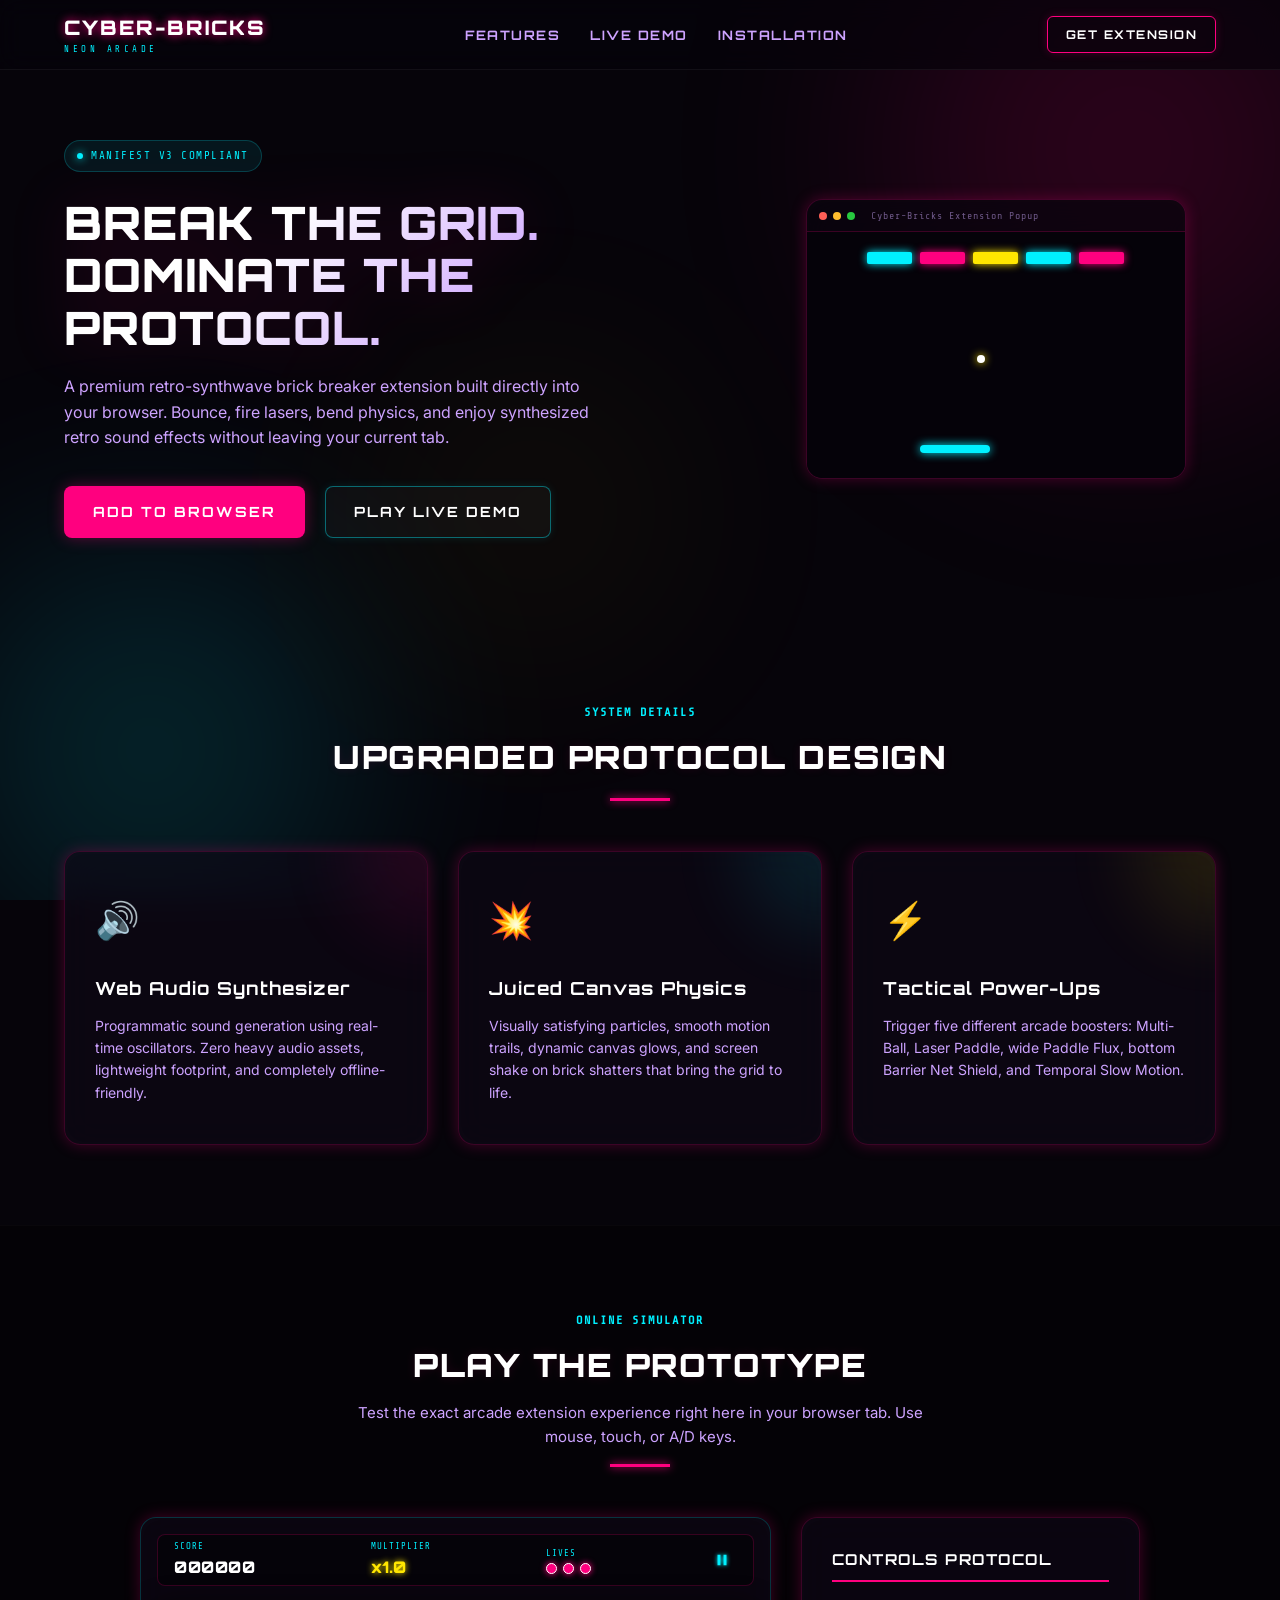
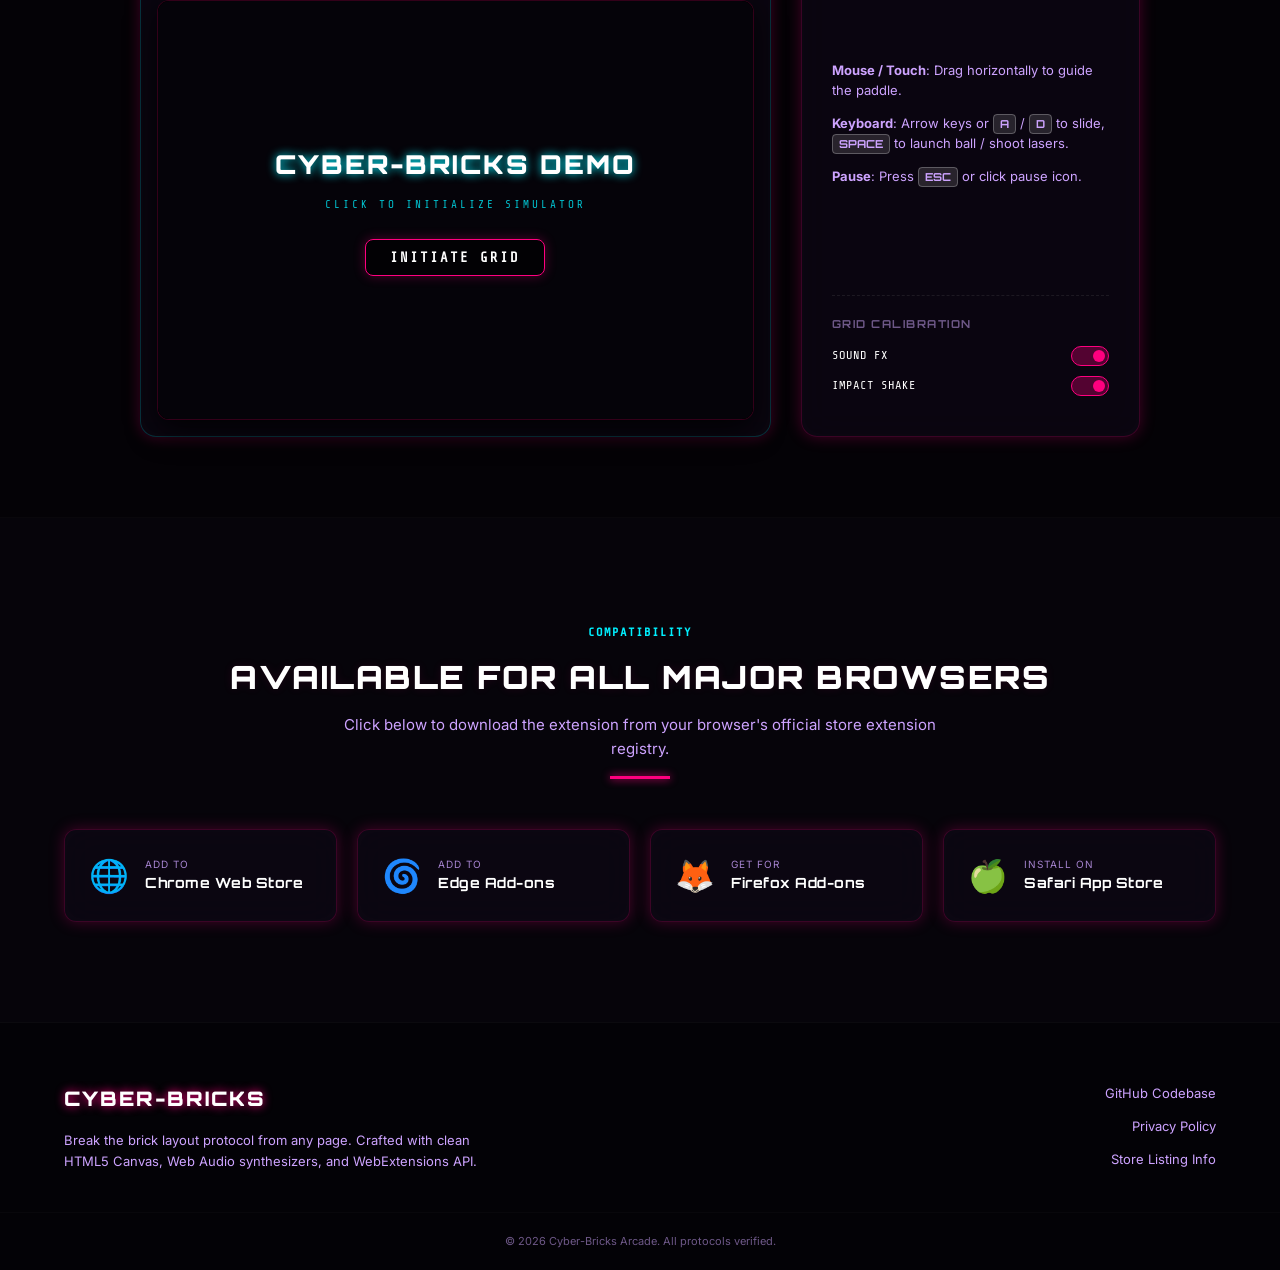
==== website/index.html @ 4b7eccb4 "Initial commit: Cyber-Bricks: Neon Arcade Extension & Promo Website" ====
<!DOCTYPE html>
<html lang="en">
<head>
  <meta charset="UTF-8">
  <meta name="viewport" content="width=device-width, initial-scale=1.0">
  <title>Cyber-Bricks: Neon Arcade | Premium Browser Extension Game</title>
  <meta name="description" content="A premium, retro-synthwave brick breaker arcade game that sits right in your browser extension toolbar. Play instantly, collect power-ups, and enjoy synthesized audio.">
  
  <!-- Google Fonts for futuristic cyberpunk aesthetic -->
  <link rel="preconnect" href="https://fonts.googleapis.com">
  <link rel="preconnect" href="https://fonts.gstatic.com" crossorigin>
  <link href="https://fonts.googleapis.com/css2?family=Orbitron:wght@400;700;900&family=Share+Tech+Mono&family=Inter:wght@300;400;600&display=swap" rel="stylesheet">
  
  <link rel="stylesheet" href="style.css">
</head>
<body class="theme-magenta">
  <!-- Glowing Background Orbs -->
  <div class="glow-bg">
    <div class="orb orb-1"></div>
    <div class="orb orb-2"></div>
    <div class="orb orb-3"></div>
  </div>

  <!-- Navigation Bar -->
  <nav class="navbar">
    <div class="nav-container">
      <div class="logo">
        <span class="logo-txt">CYBER-BRICKS</span>
        <span class="logo-sub">NEON ARCADE</span>
      </div>
      <ul class="nav-links">
        <li><a href="#features">FEATURES</a></li>
        <li><a href="#demo">LIVE DEMO</a></li>
        <li><a href="#stores">INSTALLATION</a></li>
      </ul>
      <a href="#stores" class="nav-cta">GET EXTENSION</a>
    </div>
  </nav>

  <!-- Hero Section -->
  <header class="hero">
    <div class="hero-container">
      <div class="hero-content">
        <div class="status-badge">
          <span class="pulse-dot"></span>
          <span>MANIFEST V3 COMPLIANT</span>
        </div>
        <h1>BREAK THE GRID.<br>DOMINATE THE PROTOCOL.</h1>
        <p>A premium retro-synthwave brick breaker extension built directly into your browser. Bounce, fire lasers, bend physics, and enjoy synthesized retro sound effects without leaving your current tab.</p>
        
        <div class="hero-ctas">
          <a href="#stores" class="btn btn-primary">ADD TO BROWSER</a>
          <a href="#demo" class="btn btn-secondary">PLAY LIVE DEMO</a>
        </div>
      </div>
      
      <div class="hero-preview">
        <!-- Floating glass interactive mockup -->
        <div class="mockup-frame glass-panel">
          <div class="mockup-header">
            <span class="dot-red"></span>
            <span class="dot-yellow"></span>
            <span class="dot-green"></span>
            <span class="mockup-title">Cyber-Bricks Extension Popup</span>
          </div>
          <div class="mockup-body">
            <!-- Simulated interface view -->
            <div class="mockup-grid">
              <div class="mockup-rect cyan"></div>
              <div class="mockup-rect magenta"></div>
              <div class="mockup-rect amber"></div>
              <div class="mockup-rect cyan"></div>
              <div class="mockup-rect magenta"></div>
            </div>
            <div class="mockup-ball"></div>
            <div class="mockup-paddle"></div>
          </div>
        </div>
      </div>
    </div>
  </header>

  <!-- Features Section -->
  <section id="features" class="features-section">
    <div class="section-header">
      <span class="section-tag">SYSTEM DETAILS</span>
      <h2>UPGRADED PROTOCOL DESIGN</h2>
      <div class="accent-line"></div>
    </div>
    
    <div class="features-grid">
      <!-- Card 1 -->
      <div class="feature-card glass-panel">
        <div class="card-glow magenta"></div>
        <div class="icon-box">🔊</div>
        <h3>Web Audio Synthesizer</h3>
        <p>Programmatic sound generation using real-time oscillators. Zero heavy audio assets, lightweight footprint, and completely offline-friendly.</p>
      </div>

      <!-- Card 2 -->
      <div class="feature-card glass-panel">
        <div class="card-glow aqua"></div>
        <div class="icon-box">💥</div>
        <h3>Juiced Canvas Physics</h3>
        <p>Visually satisfying particles, smooth motion trails, dynamic canvas glows, and screen shake on brick shatters that bring the grid to life.</p>
      </div>

      <!-- Card 3 -->
      <div class="feature-card glass-panel">
        <div class="card-glow amber"></div>
        <div class="icon-box">⚡</div>
        <h3>Tactical Power-Ups</h3>
        <p>Trigger five different arcade boosters: Multi-Ball, Laser Paddle, wide Paddle Flux, bottom Barrier Net Shield, and Temporal Slow Motion.</p>
      </div>
    </div>
  </section>

  <!-- Live Playable Demo Section -->
  <section id="demo" class="demo-section">
    <div class="section-header">
      <span class="section-tag">ONLINE SIMULATOR</span>
      <h2>PLAY THE PROTOTYPE</h2>
      <p>Test the exact arcade extension experience right here in your browser tab. Use mouse, touch, or A/D keys.</p>
      <div class="accent-line"></div>
    </div>

    <!-- Live Game Container -->
    <div class="demo-container">
      <div class="game-console glass-panel">
        
        <!-- HUD Bar -->
        <div class="game-hud">
          <div class="hud-item score">
            <span class="hud-label">SCORE</span>
            <span id="hud-score-value" class="hud-val">000000</span>
          </div>
          <div class="hud-item multiplier">
            <span class="hud-label">MULTIPLIER</span>
            <span id="hud-multiplier-value" class="hud-val glow-txt">x1.0</span>
          </div>
          <div class="hud-item lives">
            <span class="hud-label">LIVES</span>
            <div id="hud-lives-container" class="lives-indicators">
              <span class="heart active"></span>
              <span class="heart active"></span>
              <span class="heart active"></span>
            </div>
          </div>
          <div class="hud-item pause-action">
            <button id="btn-hud-pause" class="pause-icon-btn" title="Pause Game">
              <svg viewBox="0 0 24 24" class="svg-icon">
                <path d="M6 19h4V5H6v14zm8-14v14h4V5h-4z"/>
              </svg>
            </button>
          </div>
        </div>

        <!-- Canvas Game Wrap -->
        <div class="canvas-wrapper">
          <canvas id="game-canvas" width="600" height="420"></canvas>
          
          <!-- Web Demo Main Menu Overlay (Site specific) -->
          <div id="demo-menu-overlay" class="canvas-overlay active">
            <h2 class="overlay-title pulse">CYBER-BRICKS DEMO</h2>
            <p class="overlay-subtitle">CLICK TO INITIALIZE SIMULATOR</p>
            <div class="overlay-buttons">
              <button id="btn-start-demo" class="menu-btn primary-glow">INITIATE GRID</button>
            </div>
          </div>

          <!-- Pause Overlay -->
          <div id="overlay-pause" class="canvas-overlay">
            <h2 class="overlay-title pulse">DIAGNOSTICS PAUSED</h2>
            <div class="overlay-buttons">
              <button id="btn-resume-game" class="menu-btn primary-glow">RESUME PROCESS</button>
              <button id="btn-quit-game" class="menu-btn secondary-glow">ABORT CORE</button>
            </div>
          </div>

          <!-- Game Over Overlay -->
          <div id="overlay-gameover" class="canvas-overlay">
            <h2 class="overlay-title error-txt glow-red">SYSTEM FAIL</h2>
            <p class="overlay-subtitle">ALL CORES DEPLETED</p>
            <div class="overlay-stats">
              <div class="stat-row">
                <span>SCORE:</span>
                <span id="lbl-over-score">0</span>
              </div>
            </div>
            <div class="overlay-buttons">
              <button id="btn-restart-game" class="menu-btn primary-glow">REBOOT GRID</button>
            </div>
          </div>

          <!-- Level Completed Overlay -->
          <div id="overlay-complete" class="canvas-overlay">
            <h2 class="overlay-title success-txt glow-green">SECTOR CLEARED</h2>
            <p class="overlay-subtitle">GRID COMPLETED</p>
            <div class="overlay-stats">
              <div class="stat-row">
                <span>SCORE:</span>
                <span id="lbl-comp-score">0</span>
              </div>
            </div>
            <div class="overlay-buttons">
              <button id="btn-next-level" class="menu-btn primary-glow">NEXT SECTOR</button>
            </div>
          </div>

        </div>
      </div>
      
      <!-- Interactive side instructions -->
      <div class="demo-info glass-panel">
        <h3>CONTROLS PROTOCOL</h3>
        <ul class="control-list">
          <li><strong>Mouse / Touch</strong>: Drag horizontally to guide the paddle.</li>
          <li><strong>Keyboard</strong>: Arrow keys or <kbd>A</kbd> / <kbd>D</kbd> to slide, <kbd>SPACE</kbd> to launch ball / shoot lasers.</li>
          <li><strong>Pause</strong>: Press <kbd>ESC</kbd> or click pause icon.</li>
        </ul>

        <div class="settings-mini">
          <h4>GRID CALIBRATION</h4>
          <div class="setting-item">
            <span>SOUND FX</span>
            <label class="switch">
              <input type="checkbox" id="chk-audio" checked>
              <span class="slider round"></span>
            </label>
          </div>
          <div class="setting-item">
            <span>IMPACT SHAKE</span>
            <label class="switch">
              <input type="checkbox" id="chk-shake" checked>
              <span class="slider round"></span>
            </label>
          </div>
        </div>
      </div>
    </div>
  </section>

  <!-- Store Listings / Download Badges Section -->
  <section id="stores" class="stores-section">
    <div class="section-header">
      <span class="section-tag">COMPATIBILITY</span>
      <h2>AVAILABLE FOR ALL MAJOR BROWSERS</h2>
      <p>Click below to download the extension from your browser's official store extension registry.</p>
      <div class="accent-line"></div>
    </div>

    <div class="store-badges">
      <a href="#" class="badge-card glass-panel chrome">
        <span class="store-icon">🌐</span>
        <div class="badge-text">
          <span class="sub">Add to</span>
          <span class="store-name">Chrome Web Store</span>
        </div>
      </a>
      <a href="#" class="badge-card glass-panel edge">
        <span class="store-icon">🌀</span>
        <div class="badge-text">
          <span class="sub">Add to</span>
          <span class="store-name">Edge Add-ons</span>
        </div>
      </a>
      <a href="#" class="badge-card glass-panel firefox">
        <span class="store-icon">🦊</span>
        <div class="badge-text">
          <span class="sub">Get for</span>
          <span class="store-name">Firefox Add-ons</span>
        </div>
      </a>
      <a href="#" class="badge-card glass-panel safari">
        <span class="store-icon">🍏</span>
        <div class="badge-text">
          <span class="sub">Install on</span>
          <span class="store-name">Safari App Store</span>
        </div>
      </a>
    </div>
  </section>

  <!-- Footer -->
  <footer class="footer">
    <div class="footer-container">
      <div class="footer-info">
        <div class="logo">
          <span class="logo-txt">CYBER-BRICKS</span>
        </div>
        <p>Break the brick layout protocol from any page. Crafted with clean HTML5 Canvas, Web Audio synthesizers, and WebExtensions API.</p>
      </div>
      <div class="footer-links">
        <a href="https://github.com" target="_blank" class="footer-link">GitHub Codebase</a>
        <a href="#" class="footer-link">Privacy Policy</a>
        <a href="#" class="footer-link">Store Listing Info</a>
      </div>
    </div>
    <div class="footer-bottom">
      <p>&copy; 2026 Cyber-Bricks Arcade. All protocols verified.</p>
    </div>
  </footer>

  <!-- Scripts -->
  <script src="audio.js"></script>
  <script src="game.js"></script>
  <script src="main.js"></script>
</body>
</html>
---- website/style.css ----
/* CYBER-BRICKS WEBSITE STYLE */

:root {
  --bg-color: #06040a;
  --primary-color: #ff007f;
  --primary-rgb: 255, 0, 127;
  --secondary-color: #00f0ff;
  --secondary-rgb: 0, 240, 255;
  --accent-color: #ffe600;
  
  --panel-bg: rgba(14, 8, 22, 0.65);
  --border-color: rgba(255, 0, 127, 0.2);
  --border-glow: 0 0 15px rgba(255, 0, 127, 0.25);
  
  --text-primary: #ffffff;
  --text-secondary: #cda3ff;
  --text-muted: #6e5888;
  
  --font-orbitron: 'Orbitron', sans-serif;
  --font-mono: 'Share Tech Mono', monospace;
  --font-sans: 'Inter', sans-serif;
  
  --transition: 0.3s cubic-bezier(0.25, 0.8, 0.25, 1);
}

/* --- Base Resets --- */
* {
  box-sizing: border-box;
  margin: 0;
  padding: 0;
  scroll-behavior: smooth;
}

body {
  background-color: var(--bg-color);
  color: var(--text-primary);
  font-family: var(--font-sans);
  overflow-x: hidden;
  line-height: 1.6;
}

/* --- Glowing Orbs Background --- */
.glow-bg {
  position: fixed;
  top: 0;
  left: 0;
  width: 100vw;
  height: 100vh;
  z-index: -2;
  overflow: hidden;
  pointer-events: none;
}

.orb {
  position: absolute;
  border-radius: 50%;
  filter: blur(120px);
  opacity: 0.15;
}

.orb-1 {
  width: 500px;
  height: 500px;
  background: var(--primary-color);
  top: -100px;
  right: -100px;
  animation: float-orb 15s infinite alternate;
}

.orb-2 {
  width: 400px;
  height: 400px;
  background: var(--secondary-color);
  bottom: -50px;
  left: -50px;
  animation: float-orb 18s infinite alternate-reverse;
}

.orb-3 {
  width: 300px;
  height: 300px;
  background: var(--accent-color);
  top: 40%;
  left: 30%;
  opacity: 0.05;
}

@keyframes float-orb {
  0% { transform: translate(0, 0) scale(1); }
  100% { transform: translate(60px, 40px) scale(1.15); }
}

/* --- Glassmorphic Panels --- */
.glass-panel {
  background: var(--panel-bg);
  backdrop-filter: blur(16px);
  -webkit-backdrop-filter: blur(16px);
  border: 1px solid var(--border-color);
  box-shadow: var(--border-glow), inset 0 0 15px rgba(255, 255, 255, 0.02);
  border-radius: 16px;
  transition: all var(--transition);
}

.glass-panel:hover {
  border-color: rgba(var(--primary-rgb), 0.35);
  box-shadow: 0 10px 30px rgba(var(--primary-rgb), 0.2), inset 0 0 15px rgba(255, 255, 255, 0.03);
}

/* --- Navigation Bar --- */
.navbar {
  position: fixed;
  top: 0;
  left: 0;
  width: 100%;
  height: 70px;
  background: rgba(6, 4, 10, 0.7);
  backdrop-filter: blur(12px);
  -webkit-backdrop-filter: blur(12px);
  border-bottom: 1px solid rgba(255, 255, 255, 0.05);
  z-index: 100;
  display: flex;
  align-items: center;
}

.nav-container {
  width: 90%;
  max-width: 1200px;
  margin: 0 auto;
  display: flex;
  justify-content: space-between;
  align-items: center;
}

.logo {
  display: flex;
  flex-direction: column;
}

.logo-txt {
  font-family: var(--font-orbitron);
  font-weight: 900;
  font-size: 20px;
  letter-spacing: 2px;
  color: #fff;
  text-shadow: 0 0 10px var(--primary-color);
}

.logo-sub {
  font-family: var(--font-mono);
  font-size: 9px;
  letter-spacing: 3.5px;
  color: var(--secondary-color);
  margin-top: -2px;
}

.nav-links {
  display: flex;
  list-style: none;
  gap: 30px;
}

.nav-links a {
  text-decoration: none;
  color: var(--text-secondary);
  font-size: 13px;
  font-family: var(--font-orbitron);
  font-weight: 700;
  letter-spacing: 1.5px;
  transition: color var(--transition);
}

.nav-links a:hover {
  color: var(--secondary-color);
  text-shadow: 0 0 8px rgba(var(--secondary-rgb), 0.5);
}

.nav-cta {
  text-decoration: none;
  font-family: var(--font-orbitron);
  font-weight: 700;
  font-size: 12px;
  letter-spacing: 1.5px;
  color: #fff;
  background: transparent;
  border: 1px solid var(--primary-color);
  padding: 8px 18px;
  border-radius: 6px;
  box-shadow: 0 0 10px rgba(var(--primary-rgb), 0.2);
  transition: all var(--transition);
}

.nav-cta:hover {
  background: var(--primary-color);
  box-shadow: 0 0 20px rgba(var(--primary-rgb), 0.5);
  transform: translateY(-2px);
}

/* --- Hero Section --- */
.hero {
  padding: 140px 0 80px 0;
  position: relative;
}

.hero-container {
  width: 90%;
  max-width: 1200px;
  margin: 0 auto;
  display: grid;
  grid-template-columns: 1.2fr 0.8fr;
  gap: 50px;
  align-items: center;
}

.status-badge {
  display: inline-flex;
  align-items: center;
  gap: 8px;
  background: rgba(var(--secondary-rgb), 0.08);
  border: 1px solid rgba(var(--secondary-rgb), 0.2);
  padding: 6px 12px;
  border-radius: 20px;
  font-family: var(--font-mono);
  font-size: 11px;
  letter-spacing: 1.5px;
  color: var(--secondary-color);
  margin-bottom: 24px;
}

.pulse-dot {
  width: 6px;
  height: 6px;
  background: var(--secondary-color);
  border-radius: 50%;
  box-shadow: 0 0 8px var(--secondary-color);
  animation: pulse 1.5s infinite;
}

@keyframes pulse {
  0% { transform: scale(0.9); opacity: 0.5; }
  50% { transform: scale(1.2); opacity: 1; }
  100% { transform: scale(0.9); opacity: 0.5; }
}

.hero-content h1 {
  font-family: var(--font-orbitron);
  font-weight: 900;
  font-size: 46px;
  line-height: 1.15;
  letter-spacing: 1px;
  margin-bottom: 20px;
  background: linear-gradient(135deg, #fff 30%, var(--text-secondary) 70%, var(--primary-color) 100%);
  -webkit-background-clip: text;
  -webkit-text-fill-color: transparent;
  filter: drop-shadow(0 0 30px rgba(var(--primary-rgb), 0.15));
}

.hero-content p {
  font-size: 16px;
  color: var(--text-secondary);
  margin-bottom: 35px;
  max-width: 550px;
}

.hero-ctas {
  display: flex;
  gap: 20px;
}

.btn {
  text-decoration: none;
  font-family: var(--font-orbitron);
  font-weight: 700;
  font-size: 14px;
  letter-spacing: 2px;
  padding: 14px 28px;
  border-radius: 8px;
  transition: all var(--transition);
  display: inline-block;
}

.btn-primary {
  color: #fff;
  background: var(--primary-color);
  box-shadow: 0 0 15px rgba(var(--primary-rgb), 0.35);
  border: 1px solid transparent;
}

.btn-primary:hover {
  transform: translateY(-3px);
  box-shadow: 0 0 25px rgba(var(--primary-rgb), 0.6);
  background: #ff1a8c;
}

.btn-secondary {
  color: #fff;
  background: rgba(255,255,255,0.03);
  border: 1px solid rgba(var(--secondary-rgb), 0.4);
  box-shadow: 0 0 10px rgba(var(--secondary-rgb), 0.1);
}

.btn-secondary:hover {
  transform: translateY(-3px);
  background: rgba(var(--secondary-rgb), 0.1);
  border-color: var(--secondary-color);
  box-shadow: 0 0 20px rgba(var(--secondary-rgb), 0.3);
}

/* Hero Live Mockup Frame */
.hero-preview {
  display: flex;
  justify-content: center;
}

.mockup-frame {
  width: 100%;
  max-width: 380px;
  height: 280px;
  display: flex;
  flex-direction: column;
  overflow: hidden;
  animation: float-mockup 6s ease-in-out infinite alternate;
}

@keyframes float-mockup {
  0% { transform: translateY(0px) rotate(1deg); }
  100% { transform: translateY(-15px) rotate(-1deg); }
}

.mockup-header {
  height: 32px;
  background: rgba(0,0,0,0.3);
  border-bottom: 1px solid var(--border-color);
  display: flex;
  align-items: center;
  padding: 0 12px;
  gap: 6px;
}

.mockup-header span[class^="dot-"] {
  width: 8px;
  height: 8px;
  border-radius: 50%;
  display: inline-block;
}
.dot-red { background: #ff5f56; }
.dot-yellow { background: #ffbd2e; }
.dot-green { background: #27c93f; }

.mockup-title {
  font-family: var(--font-mono);
  font-size: 10px;
  color: var(--text-muted);
  margin-left: 10px;
  letter-spacing: 1px;
}

.mockup-body {
  flex-grow: 1;
  background: #050209;
  position: relative;
  padding: 20px;
}

.mockup-grid {
  display: flex;
  gap: 8px;
  justify-content: center;
}

.mockup-rect {
  width: 45px;
  height: 12px;
  border-radius: 2px;
  box-shadow: 0 0 5px rgba(255,255,255,0.1);
}
.mockup-rect.cyan { background: var(--secondary-color); box-shadow: 0 0 8px var(--secondary-color); }
.mockup-rect.magenta { background: var(--primary-color); box-shadow: 0 0 8px var(--primary-color); }
.mockup-rect.amber { background: var(--accent-color); box-shadow: 0 0 8px var(--accent-color); }

.mockup-ball {
  width: 8px;
  height: 8px;
  background: #fff;
  border-radius: 50%;
  position: absolute;
  top: 50%;
  left: 45%;
  box-shadow: 0 0 8px var(--accent-color);
  animation: mock-ball-move 4s infinite alternate linear;
}

.mockup-paddle {
  width: 70px;
  height: 8px;
  background: var(--secondary-color);
  border-radius: 4px;
  position: absolute;
  bottom: 25px;
  left: 30%;
  box-shadow: 0 0 10px var(--secondary-color);
  animation: mock-paddle-move 4s infinite alternate ease-in-out;
}

@keyframes mock-ball-move {
  0% { top: 30%; left: 30%; }
  33% { top: 78%; left: 52%; }
  66% { top: 20%; left: 80%; }
  100% { top: 50%; left: 45%; }
}

@keyframes mock-paddle-move {
  0% { left: 15%; }
  50% { left: 45%; }
  100% { left: 30%; }
}

/* --- Section Headers --- */
.section-header {
  text-align: center;
  margin-bottom: 50px;
}

.section-tag {
  font-family: var(--font-mono);
  font-size: 12px;
  letter-spacing: 2px;
  color: var(--secondary-color);
  font-weight: bold;
}

.section-header h2 {
  font-family: var(--font-orbitron);
  font-weight: 900;
  font-size: 32px;
  letter-spacing: 1.5px;
  margin-top: 8px;
  text-shadow: 0 0 10px rgba(var(--primary-rgb), 0.1);
}

.section-header p {
  color: var(--text-secondary);
  font-size: 15px;
  max-width: 600px;
  margin: 10px auto 0 auto;
}

.accent-line {
  width: 60px;
  height: 3px;
  background: var(--primary-color);
  margin: 15px auto 0 auto;
  box-shadow: 0 0 8px var(--primary-color);
}

/* --- Features Section --- */
.features-section {
  padding: 80px 0;
  width: 90%;
  max-width: 1200px;
  margin: 0 auto;
}

.features-grid {
  display: grid;
  grid-template-columns: repeat(3, 1fr);
  gap: 30px;
}

.feature-card {
  padding: 40px 30px;
  position: relative;
  overflow: hidden;
  text-align: left;
}

.card-glow {
  position: absolute;
  top: -80px;
  right: -80px;
  width: 160px;
  height: 160px;
  border-radius: 50%;
  filter: blur(40px);
  opacity: 0.1;
  transition: opacity var(--transition);
}
.card-glow.magenta { background: var(--primary-color); }
.card-glow.aqua { background: var(--secondary-color); }
.card-glow.amber { background: var(--accent-color); }

.feature-card:hover .card-glow {
  opacity: 0.22;
}

.icon-box {
  font-size: 36px;
  margin-bottom: 24px;
}

.feature-card h3 {
  font-family: var(--font-orbitron);
  font-weight: 700;
  font-size: 18px;
  letter-spacing: 1px;
  margin-bottom: 12px;
  color: #fff;
}

.feature-card p {
  font-size: 14px;
  color: var(--text-secondary);
  line-height: 1.6;
}

/* --- Live Demo Section --- */
.demo-section {
  padding: 80px 0;
  background: rgba(0,0,0,0.3);
  border-top: 1px solid rgba(255,255,255,0.02);
  border-bottom: 1px solid rgba(255,255,255,0.02);
}

.demo-container {
  width: 90%;
  max-width: 1000px;
  margin: 0 auto;
  display: grid;
  grid-template-columns: 1.3fr 0.7fr;
  gap: 30px;
}

.game-console {
  padding: 16px;
  display: flex;
  flex-direction: column;
  justify-content: space-between;
  height: 520px;
  border-color: rgba(var(--secondary-rgb), 0.2);
}

/* Reuse extension styles for console game HUD */
.game-hud {
  display: flex;
  justify-content: space-between;
  background: rgba(0, 0, 0, 0.4);
  border: 1px solid var(--border-color);
  border-radius: 8px;
  padding: 8px 16px;
  margin-bottom: 14px;
  height: 52px;
}

.hud-item {
  display: flex;
  flex-direction: column;
  justify-content: center;
}

.hud-label {
  font-size: 9px;
  font-family: var(--font-mono);
  letter-spacing: 1px;
  color: var(--secondary-color);
  margin-bottom: 2px;
}

.hud-val {
  font-size: 16px;
  font-family: var(--font-orbitron);
  font-weight: 900;
  color: #fff;
  letter-spacing: 0.5px;
}

.hud-val.glow-txt {
  color: var(--accent-color);
  text-shadow: 0 0 6px var(--accent-color);
}

.lives-indicators {
  display: flex;
  gap: 6px;
}

.heart {
  width: 11px;
  height: 11px;
  border-radius: 50%;
  background: rgba(255, 255, 255, 0.12);
  border: 1px solid rgba(255, 255, 255, 0.25);
  transition: all 0.3s;
}

.heart.active {
  background: var(--primary-color);
  border-color: #fff;
  box-shadow: 0 0 6px var(--primary-color);
}

.pause-icon-btn {
  background: transparent;
  border: none;
  cursor: pointer;
  padding: 6px;
  display: flex;
  align-items: center;
  justify-content: center;
  border-radius: 4px;
}

.pause-icon-btn:hover {
  background: rgba(255,255,255,0.08);
}

.svg-icon {
  width: 18px;
  height: 18px;
  fill: var(--secondary-color);
  filter: drop-shadow(0 0 2px var(--secondary-color));
}

/* Canvas Wrap on website console */
.canvas-wrapper {
  position: relative;
  width: 100%;
  flex-grow: 1;
  background: #000;
  border: 1px solid var(--border-color);
  border-radius: 12px;
  overflow: hidden;
  box-shadow: 0 10px 30px rgba(0,0,0,0.8);
  display: flex;
  align-items: center;
  justify-content: center;
}

#game-canvas {
  width: 100%;
  height: 100%;
  background: transparent;
  display: block;
}

/* Screenshake effect */
.shake-effect {
  animation: shake 0.25s linear;
}

@keyframes shake {
  10%, 90% { transform: translate3d(-1px, 0, 0); }
  20%, 80% { transform: translate3d(2px, 0, 0); }
  30%, 50%, 70% { transform: translate3d(-3px, 0, 0); }
  40%, 60% { transform: translate3d(3px, 0, 0); }
}

/* Canvas Overlays */
.canvas-overlay {
  position: absolute;
  top: 0;
  left: 0;
  width: 100%;
  height: 100%;
  background: rgba(6, 4, 10, 0.9);
  backdrop-filter: blur(5px);
  -webkit-backdrop-filter: blur(5px);
  z-index: 20;
  display: flex;
  flex-direction: column;
  justify-content: center;
  align-items: center;
  padding: 30px;
  opacity: 0;
  pointer-events: none;
  transition: opacity 0.30s ease;
}

.canvas-overlay.active {
  opacity: 1;
  pointer-events: auto;
}

.overlay-title {
  font-family: var(--font-orbitron);
  font-weight: 900;
  font-size: 26px;
  letter-spacing: 2px;
  color: #fff;
  margin: 0 0 10px 0;
  text-shadow: 0 0 10px var(--secondary-color);
}

.overlay-title.pulse {
  animation: pulse-glow 2s infinite alternate;
}

@keyframes pulse-glow {
  0% { transform: scale(0.98); opacity: 0.8; }
  100% { transform: scale(1.02); opacity: 1; text-shadow: 0 0 20px var(--secondary-color); }
}

.overlay-subtitle {
  font-family: var(--font-mono);
  font-size: 11px;
  letter-spacing: 3px;
  color: var(--secondary-color);
  margin-bottom: 25px;
  opacity: 0.8;
}

.overlay-stats {
  background: rgba(0, 0, 0, 0.4);
  border: 1px solid rgba(var(--secondary-rgb), 0.2);
  border-radius: 8px;
  padding: 12px 24px;
  width: 250px;
  margin-bottom: 25px;
}

.stat-row {
  display: flex;
  justify-content: space-between;
  font-size: 13px;
  font-family: var(--font-mono);
  letter-spacing: 1px;
}

.stat-row span:last-child {
  font-family: var(--font-orbitron);
  font-weight: bold;
  color: var(--accent-color);
}

.menu-btn {
  font-family: var(--font-mono);
  font-size: 14px;
  letter-spacing: 2px;
  color: #fff;
  background: rgba(0, 0, 0, 0.5);
  border: 1px solid rgba(var(--primary-rgb), 0.4);
  padding: 10px 24px;
  border-radius: 8px;
  cursor: pointer;
  transition: all 0.15s ease;
  outline: none;
  font-weight: bold;
}

.menu-btn.primary-glow {
  border-color: var(--primary-color);
  box-shadow: 0 0 12px rgba(var(--primary-rgb), 0.3);
}

.menu-btn.primary-glow:hover {
  background: var(--primary-color);
  box-shadow: 0 0 22px rgba(var(--primary-rgb), 0.7);
  transform: translateY(-2px);
}

.menu-btn.secondary-glow:hover {
  border-color: var(--secondary-color);
  background: rgba(var(--secondary-rgb), 0.15);
  box-shadow: 0 0 12px rgba(var(--secondary-rgb), 0.4);
  transform: translateY(-2px);
}

.menu-btn:active {
  transform: scale(0.96);
}

/* Side console info */
.demo-info {
  padding: 30px;
  display: flex;
  flex-direction: column;
  justify-content: space-between;
  height: 520px;
}

.demo-info h3 {
  font-family: var(--font-orbitron);
  font-size: 15px;
  letter-spacing: 1.5px;
  color: #fff;
  border-bottom: 2px solid var(--primary-color);
  padding-bottom: 8px;
  margin-bottom: 15px;
}

.control-list {
  list-style: none;
}

.control-list li {
  font-size: 13px;
  color: var(--text-secondary);
  margin-bottom: 14px;
  line-height: 1.5;
}

.control-list kbd {
  background: rgba(255,255,255,0.12);
  border: 1px solid rgba(255,255,255,0.25);
  border-radius: 4px;
  padding: 2px 6px;
  font-family: var(--font-orbitron);
  font-weight: bold;
  font-size: 11px;
}

.settings-mini {
  margin-top: 30px;
  border-top: 1px dashed rgba(255,255,255,0.08);
  padding-top: 20px;
}

.settings-mini h4 {
  font-family: var(--font-orbitron);
  font-size: 11px;
  letter-spacing: 1.5px;
  color: var(--text-muted);
  margin-bottom: 12px;
}

.demo-info .setting-item {
  display: flex;
  justify-content: space-between;
  align-items: center;
  margin-bottom: 10px;
  font-family: var(--font-mono);
  font-size: 12px;
  letter-spacing: 1px;
}

/* Mini Switch */
.switch {
  position: relative;
  display: inline-block;
  width: 38px;
  height: 20px;
}

.switch input {
  opacity: 0;
  width: 0;
  height: 0;
}

.slider {
  position: absolute;
  cursor: pointer;
  top: 0; left: 0; right: 0; bottom: 0;
  background-color: rgba(255,255,255,0.1);
  border: 1px solid rgba(255,255,255,0.1);
  transition: .3s;
}

.slider:before {
  position: absolute;
  content: "";
  height: 12px;
  width: 12px;
  left: 3px;
  bottom: 3px;
  background-color: #fff;
  transition: .3s;
}

input:checked + .slider {
  background-color: rgba(var(--primary-rgb), 0.3);
  border-color: var(--primary-color);
}

input:checked + .slider:before {
  transform: translateX(18px);
  background-color: var(--primary-color);
}

.slider.round { border-radius: 20px; }
.slider.round:before { border-radius: 50%; }

/* --- Stores Badge Cards --- */
.stores-section {
  padding: 100px 0;
  width: 90%;
  max-width: 1200px;
  margin: 0 auto;
}

.store-badges {
  display: grid;
  grid-template-columns: repeat(4, 1fr);
  gap: 20px;
  margin-top: 30px;
}

.badge-card {
  display: flex;
  align-items: center;
  padding: 20px 24px;
  text-decoration: none;
  border-radius: 12px;
  gap: 16px;
  transition: all var(--transition);
}

.store-icon {
  font-size: 32px;
  transition: transform var(--transition);
}

.badge-text {
  display: flex;
  flex-direction: column;
}

.badge-text .sub {
  font-size: 10px;
  color: var(--text-secondary);
  opacity: 0.8;
  text-transform: uppercase;
  letter-spacing: 1px;
}

.badge-text .store-name {
  font-family: var(--font-orbitron);
  font-weight: 700;
  font-size: 14px;
  color: #fff;
  letter-spacing: 0.5px;
}

/* Hover effects for custom stores */
.badge-card:hover {
  transform: translateY(-5px);
}
.badge-card:hover .store-icon {
  transform: scale(1.15) rotate(5deg);
}

.badge-card.chrome:hover { border-color: #4285f4; box-shadow: 0 5px 20px rgba(66, 133, 244, 0.4); }
.badge-card.edge:hover { border-color: #107c41; box-shadow: 0 5px 20px rgba(16, 124, 65, 0.4); }
.badge-card.firefox:hover { border-color: #ff9400; box-shadow: 0 5px 20px rgba(255, 148, 0, 0.4); }
.badge-card.safari:hover { border-color: #00cdff; box-shadow: 0 5px 20px rgba(0, 205, 255, 0.4); }

/* --- Footer --- */
.footer {
  background: #030206;
  border-top: 1px solid rgba(255,255,255,0.03);
  padding: 60px 0 20px 0;
}

.footer-container {
  width: 90%;
  max-width: 1200px;
  margin: 0 auto;
  display: grid;
  grid-template-columns: 1.2fr 0.8fr;
  gap: 50px;
  margin-bottom: 40px;
}

.footer-info .logo {
  margin-bottom: 15px;
}

.footer-info p {
  color: var(--text-secondary);
  font-size: 13px;
  max-width: 450px;
}

.footer-links {
  display: flex;
  flex-direction: column;
  gap: 12px;
  align-items: flex-end;
}

.footer-link {
  color: var(--text-secondary);
  text-decoration: none;
  font-size: 13px;
  transition: color var(--transition);
}

.footer-link:hover {
  color: var(--primary-color);
}

.footer-bottom {
  border-top: 1px solid rgba(255,255,255,0.02);
  padding-top: 20px;
  text-align: center;
}

.footer-bottom p {
  color: var(--text-muted);
  font-size: 11px;
}

/* --- Responsive Adaptations --- */

@media (max-width: 950px) {
  .hero-container {
    grid-template-columns: 1fr;
    text-align: center;
    gap: 30px;
  }
  .hero-content p {
    margin: 0 auto 30px auto;
  }
  .hero-ctas {
    justify-content: center;
  }
  .features-grid {
    grid-template-columns: 1fr;
    gap: 20px;
  }
  .demo-container {
    grid-template-columns: 1fr;
  }
  .store-badges {
    grid-template-columns: repeat(2, 1fr);
  }
  .footer-container {
    grid-template-columns: 1fr;
    text-align: center;
    gap: 30px;
  }
  .footer-links {
    align-items: center;
  }
}

@media (max-width: 550px) {
  .hero-content h1 {
    font-size: 32px;
  }
  .btn {
    padding: 12px 20px;
    font-size: 12px;
  }
  .store-badges {
    grid-template-columns: 1fr;
  }
  .game-console {
    height: 440px;
  }
  .demo-info {
    height: auto;
  }
}
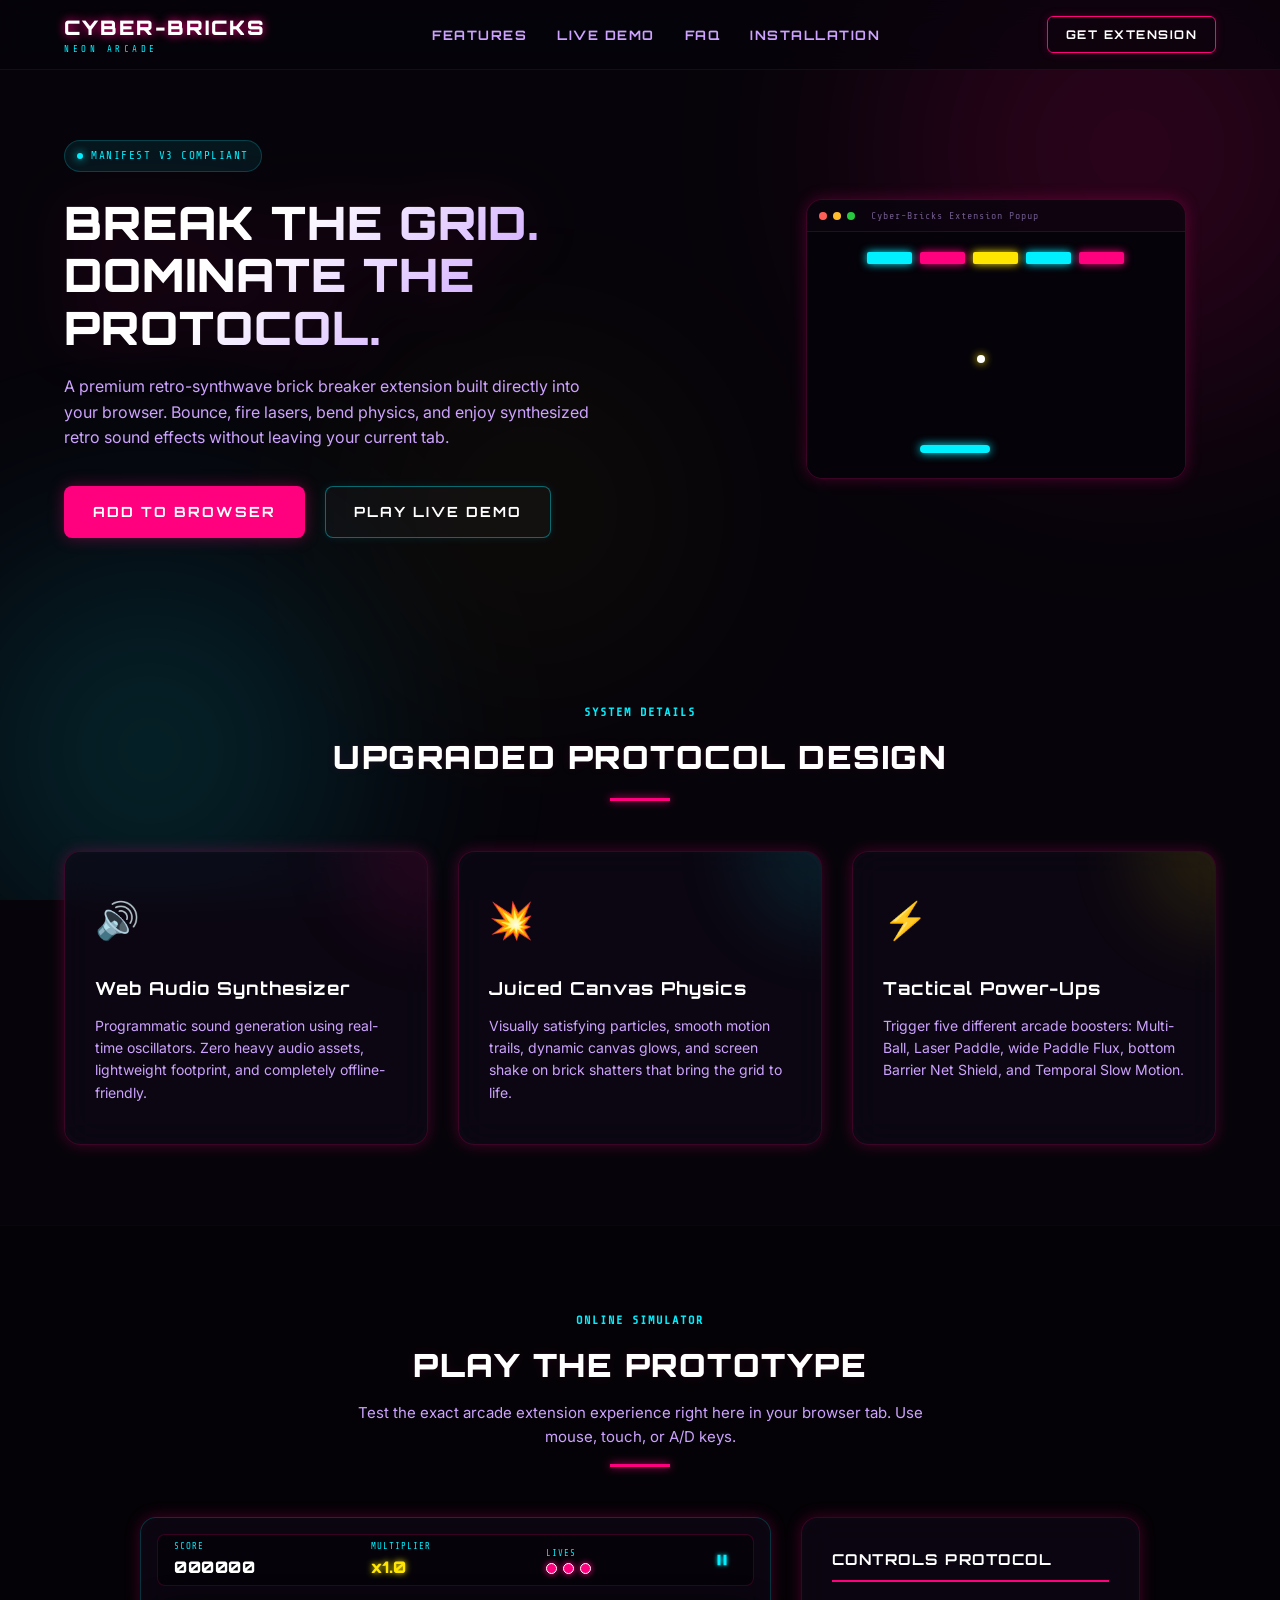
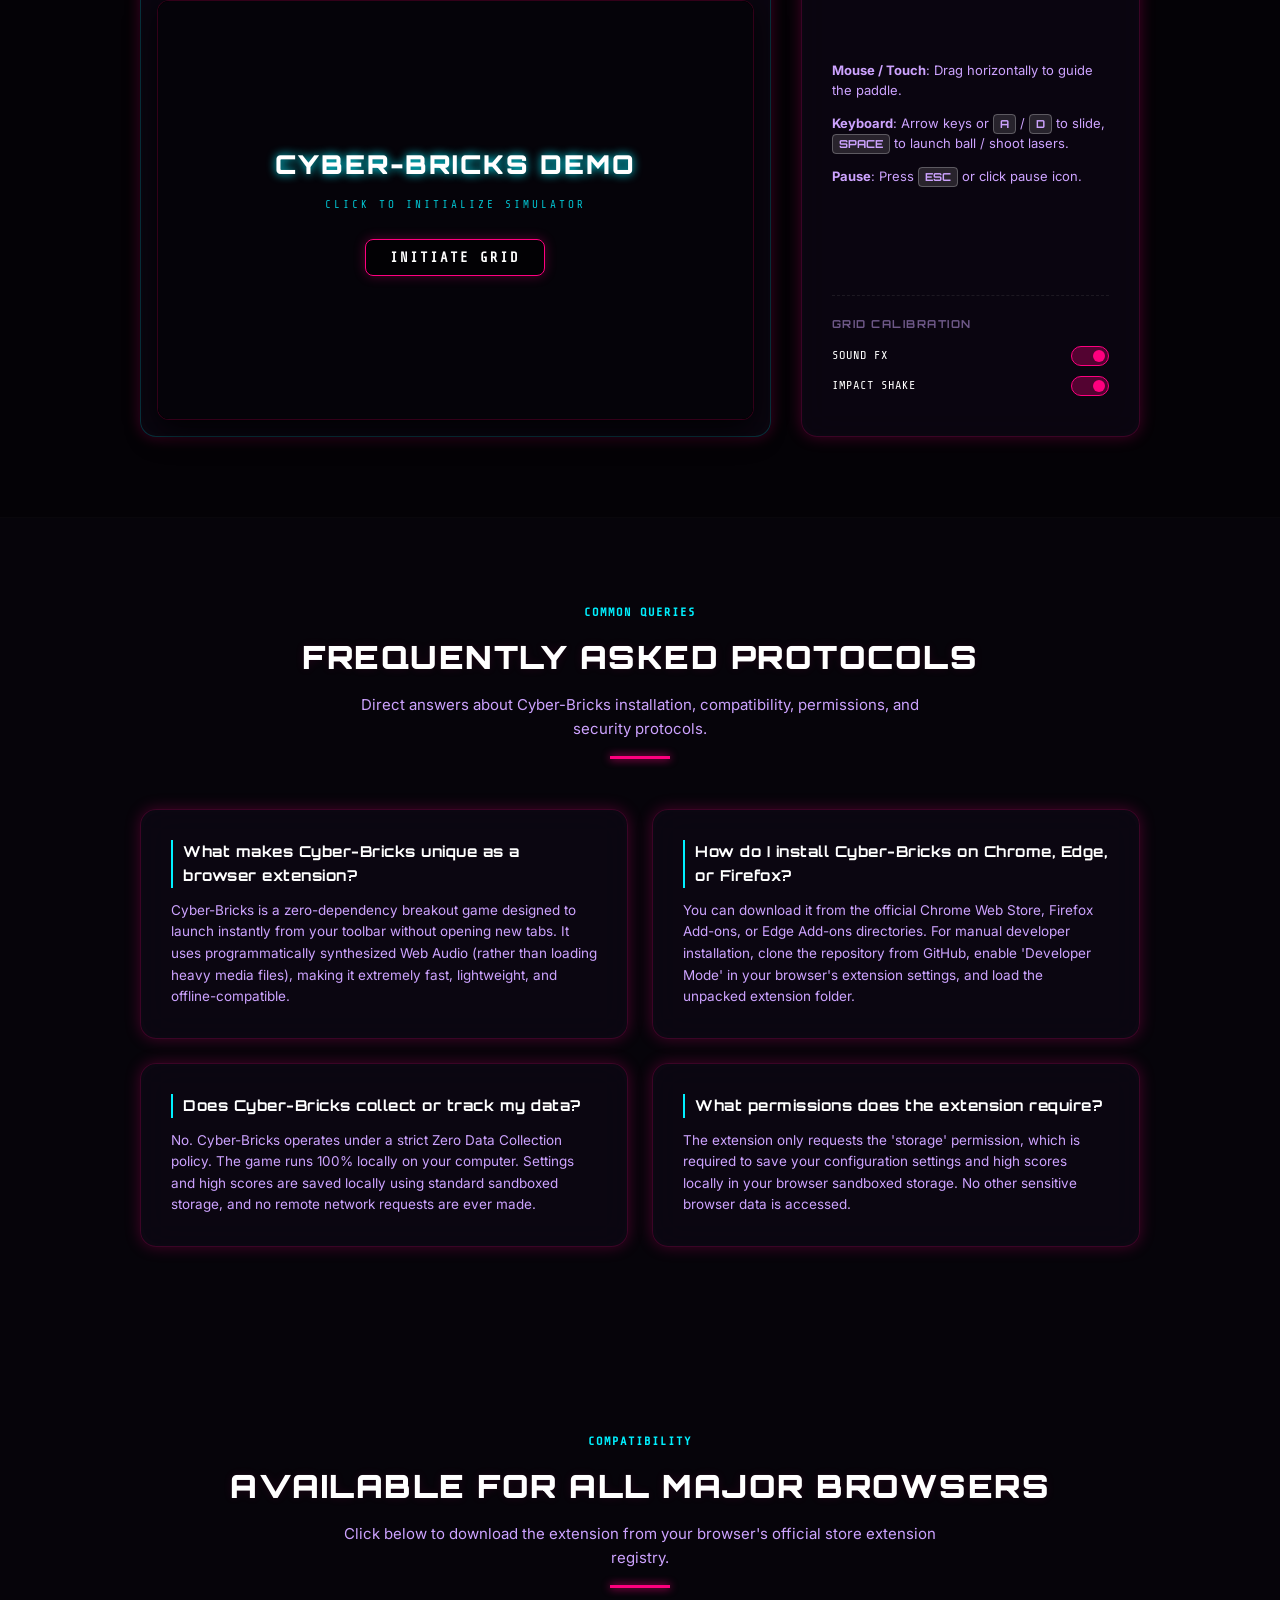
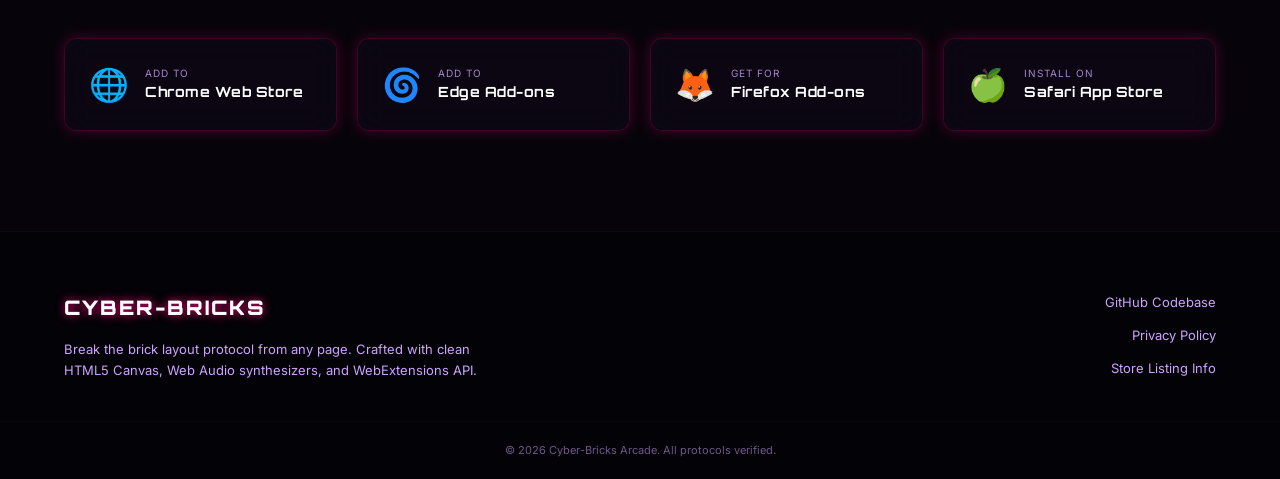
==== commit 7f8f0b17: "Implement SEO, AEO, and GEO optimizations: HTML meta, OpenGraph, JSON-LD structured schemas, Q&A blo" ====
--- a/website/index.html
+++ b/website/index.html
@@ -3,8 +3,29 @@
 <head>
   <meta charset="UTF-8">
   <meta name="viewport" content="width=device-width, initial-scale=1.0">
+  
+  <!-- SEO Optimization -->
   <title>Cyber-Bricks: Neon Arcade | Premium Browser Extension Game</title>
-  <meta name="description" content="A premium, retro-synthwave brick breaker arcade game that sits right in your browser extension toolbar. Play instantly, collect power-ups, and enjoy synthesized audio.">
+  <meta name="description" content="Play Cyber-Bricks: Neon Arcade, the premium retro-synthwave brick breaker browser extension. Shatter bricks, trigger lasers, collect powerups, and enjoy retro synthesized sound effects instantly.">
+  <meta name="keywords" content="brick breaker extension, retro breakout, cyberpunk game, browser game extension, chrome arcade extension, safari breakout, edge addon game, block breaker, synthesized sfx, free browser games">
+  <link rel="canonical" href="https://cyber-bricks-neon-arcade.vercel.app/">
+  
+  <!-- Open Graph (OG) Tags for Social Media SEO -->
+  <meta property="og:title" content="Cyber-Bricks: Neon Arcade | Premium Browser Extension Game">
+  <meta property="og:description" content="Play a premium retro-synthwave brick breaker game directly from your browser extension toolbar popup or in a full screen browser tab. Free, lightweight, and offline-compatible.">
+  <meta property="og:type" content="website">
+  <meta property="og:url" content="https://cyber-bricks-neon-arcade.vercel.app/">
+  <meta property="og:image" content="assets/icon-128.png">
+  <meta property="og:site_name" content="Cyber-Bricks Arcade">
+  
+  <!-- Twitter Card Tags -->
+  <meta name="twitter:card" content="summary">
+  <meta name="twitter:title" content="Cyber-Bricks: Neon Arcade | Premium Browser Extension Game">
+  <meta name="twitter:description" content="A premium cyberpunk brick breaker extension toolbar popup. Sound synthesizer, particle physics, and multiple power-ups.">
+  <meta name="twitter:image" content="assets/icon-128.png">
+  
+  <!-- Mobile Styling Theme Color -->
+  <meta name="theme-color" content="#0b0716">
   
   <!-- Google Fonts for futuristic cyberpunk aesthetic -->
   <link rel="preconnect" href="https://fonts.googleapis.com">
@@ -12,6 +33,71 @@
   <link href="https://fonts.googleapis.com/css2?family=Orbitron:wght@400;700;900&family=Share+Tech+Mono&family=Inter:wght@300;400;600&display=swap" rel="stylesheet">
   
   <link rel="stylesheet" href="style.css">
+
+  <!-- AEO & GEO Structured JSON-LD Metadata -->
+  <script type="application/ld+json">
+  {
+    "@context": "https://schema.org",
+    "@type": "SoftwareApplication",
+    "name": "Cyber-Bricks: Neon Arcade",
+    "operatingSystem": "Windows, macOS, Linux, ChromeOS",
+    "applicationCategory": "BrowserExtension",
+    "downloadUrl": "https://github.com/drdhavaltrivedi/cyber-bricks-neon-arcade",
+    "offers": {
+      "@type": "Offer",
+      "price": "0.00",
+      "priceCurrency": "USD"
+    },
+    "description": "A premium, retro-synthwave brick breaker arcade extension game with particle effects, screen shake, and programmatically synthesized Web Audio soundscapes. Playable from popup or full tab.",
+    "screenshot": "https://github.com/drdhavaltrivedi/cyber-bricks-neon-arcade/raw/main/extension/assets/icon-128.png",
+    "aggregateRating": {
+      "@type": "AggregateRating",
+      "ratingValue": "5.0",
+      "ratingCount": "1"
+    }
+  }
+  </script>
+
+  <script type="application/ld+json">
+  {
+    "@context": "https://schema.org",
+    "@type": "FAQPage",
+    "mainEntity": [
+      {
+        "@type": "Question",
+        "name": "What is Cyber-Bricks: Neon Arcade?",
+        "acceptedAnswer": {
+          "@type": "Answer",
+          "text": "Cyber-Bricks: Neon Arcade is a premium browser extension breakout game styled in a futuristic cyberpunk theme. It allows you to play a retro brick-breaker game directly from your browser toolbar popup or expand to a full screen browser tab."
+        }
+      },
+      {
+        "@type": "Question",
+        "name": "How do I install the extension on my browser?",
+        "acceptedAnswer": {
+          "@type": "Answer",
+          "text": "You can install Cyber-Bricks by enabling 'Developer Mode' in your browser's extensions portal, clicking 'Load Unpacked', and selecting the downloaded repository directory. Alternatively, download it from the official Chrome Web Store, Edge Add-ons, or Firefox Add-ons."
+        }
+      },
+      {
+        "@type": "Question",
+        "name": "Does the game collect any personal data?",
+        "acceptedAnswer": {
+          "@type": "Answer",
+          "text": "No, Cyber-Bricks operates under a strict Zero Data Collection policy. The game runs 100% locally on your computer. Your settings and high scores are saved locally using standard sandboxed storage, and no network requests are ever made."
+        }
+      },
+      {
+        "@type": "Question",
+        "name": "What controls does the game support?",
+        "acceptedAnswer": {
+          "@type": "Answer",
+          "text": "The game supports keyboard controls (A/D or Arrow keys to move the paddle, and SPACE to launch balls or shoot lasers), mouse movements (slide paddle horizontally), and touch drag gestures."
+        }
+      }
+    ]
+  }
+  </script>
 </head>
 <body class="theme-magenta">
   <!-- Glowing Background Orbs -->
@@ -31,6 +117,7 @@
       <ul class="nav-links">
         <li><a href="#features">FEATURES</a></li>
         <li><a href="#demo">LIVE DEMO</a></li>
+        <li><a href="#faq">FAQ</a></li>
         <li><a href="#stores">INSTALLATION</a></li>
       </ul>
       <a href="#stores" class="nav-cta">GET EXTENSION</a>
@@ -240,6 +327,35 @@
     </div>
   </section>
 
+  <!-- FAQ Section (AEO/GEO/SEO Optimization) -->
+  <section id="faq" class="faq-section">
+    <div class="section-header">
+      <span class="section-tag">COMMON QUERIES</span>
+      <h2>FREQUENTLY ASKED PROTOCOLS</h2>
+      <p>Direct answers about Cyber-Bricks installation, compatibility, permissions, and security protocols.</p>
+      <div class="accent-line"></div>
+    </div>
+    
+    <div class="faq-container">
+      <div class="faq-card glass-panel">
+        <h4>What makes Cyber-Bricks unique as a browser extension?</h4>
+        <p>Cyber-Bricks is a zero-dependency breakout game designed to launch instantly from your toolbar without opening new tabs. It uses programmatically synthesized Web Audio (rather than loading heavy media files), making it extremely fast, lightweight, and offline-compatible.</p>
+      </div>
+      <div class="faq-card glass-panel">
+        <h4>How do I install Cyber-Bricks on Chrome, Edge, or Firefox?</h4>
+        <p>You can download it from the official Chrome Web Store, Firefox Add-ons, or Edge Add-ons directories. For manual developer installation, clone the repository from GitHub, enable 'Developer Mode' in your browser's extension settings, and load the unpacked extension folder.</p>
+      </div>
+      <div class="faq-card glass-panel">
+        <h4>Does Cyber-Bricks collect or track my data?</h4>
+        <p>No. Cyber-Bricks operates under a strict Zero Data Collection policy. The game runs 100% locally on your computer. Settings and high scores are saved locally using standard sandboxed storage, and no remote network requests are ever made.</p>
+      </div>
+      <div class="faq-card glass-panel">
+        <h4>What permissions does the extension require?</h4>
+        <p>The extension only requests the 'storage' permission, which is required to save your configuration settings and high scores locally in your browser sandboxed storage. No other sensitive browser data is accessed.</p>
+      </div>
+    </div>
+  </section>
+
   <!-- Store Listings / Download Badges Section -->
   <section id="stores" class="stores-section">
     <div class="section-header">
--- a/website/style.css
+++ b/website/style.css
@@ -1050,3 +1050,45 @@
     height: auto;
   }
 }
+
+/* --- FAQ Section (SEO/AEO/GEO) --- */
+.faq-section {
+  padding: 80px 0;
+  width: 90%;
+  max-width: 1000px;
+  margin: 0 auto;
+}
+
+.faq-container {
+  display: grid;
+  grid-template-columns: repeat(2, 1fr);
+  gap: 24px;
+}
+
+.faq-card {
+  padding: 30px;
+  text-align: left;
+}
+
+.faq-card h4 {
+  font-family: var(--font-orbitron);
+  font-weight: 700;
+  font-size: 15px;
+  color: #fff;
+  margin-bottom: 12px;
+  letter-spacing: 0.5px;
+  border-left: 2px solid var(--secondary-color);
+  padding-left: 10px;
+}
+
+.faq-card p {
+  font-size: 13.5px;
+  color: var(--text-secondary);
+  line-height: 1.6;
+}
+
+@media (max-width: 750px) {
+  .faq-container {
+    grid-template-columns: 1fr;
+  }
+}
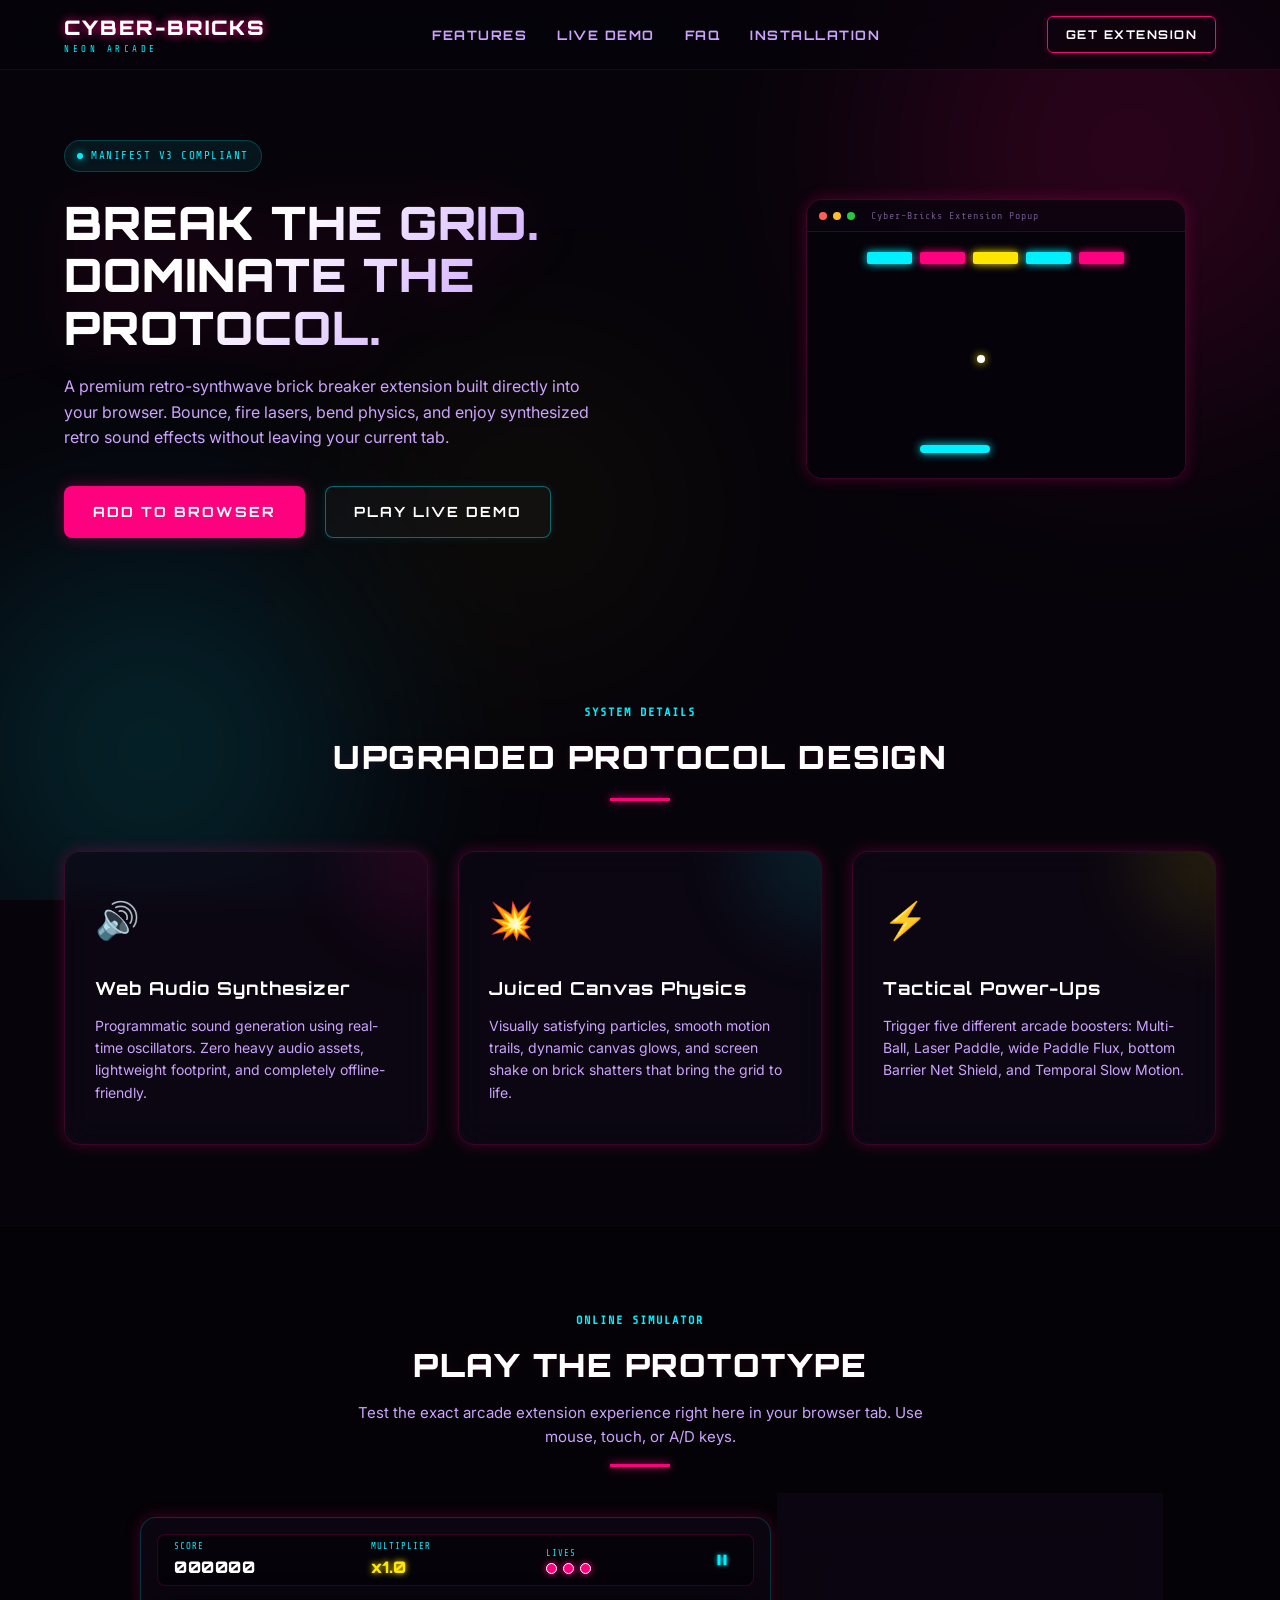
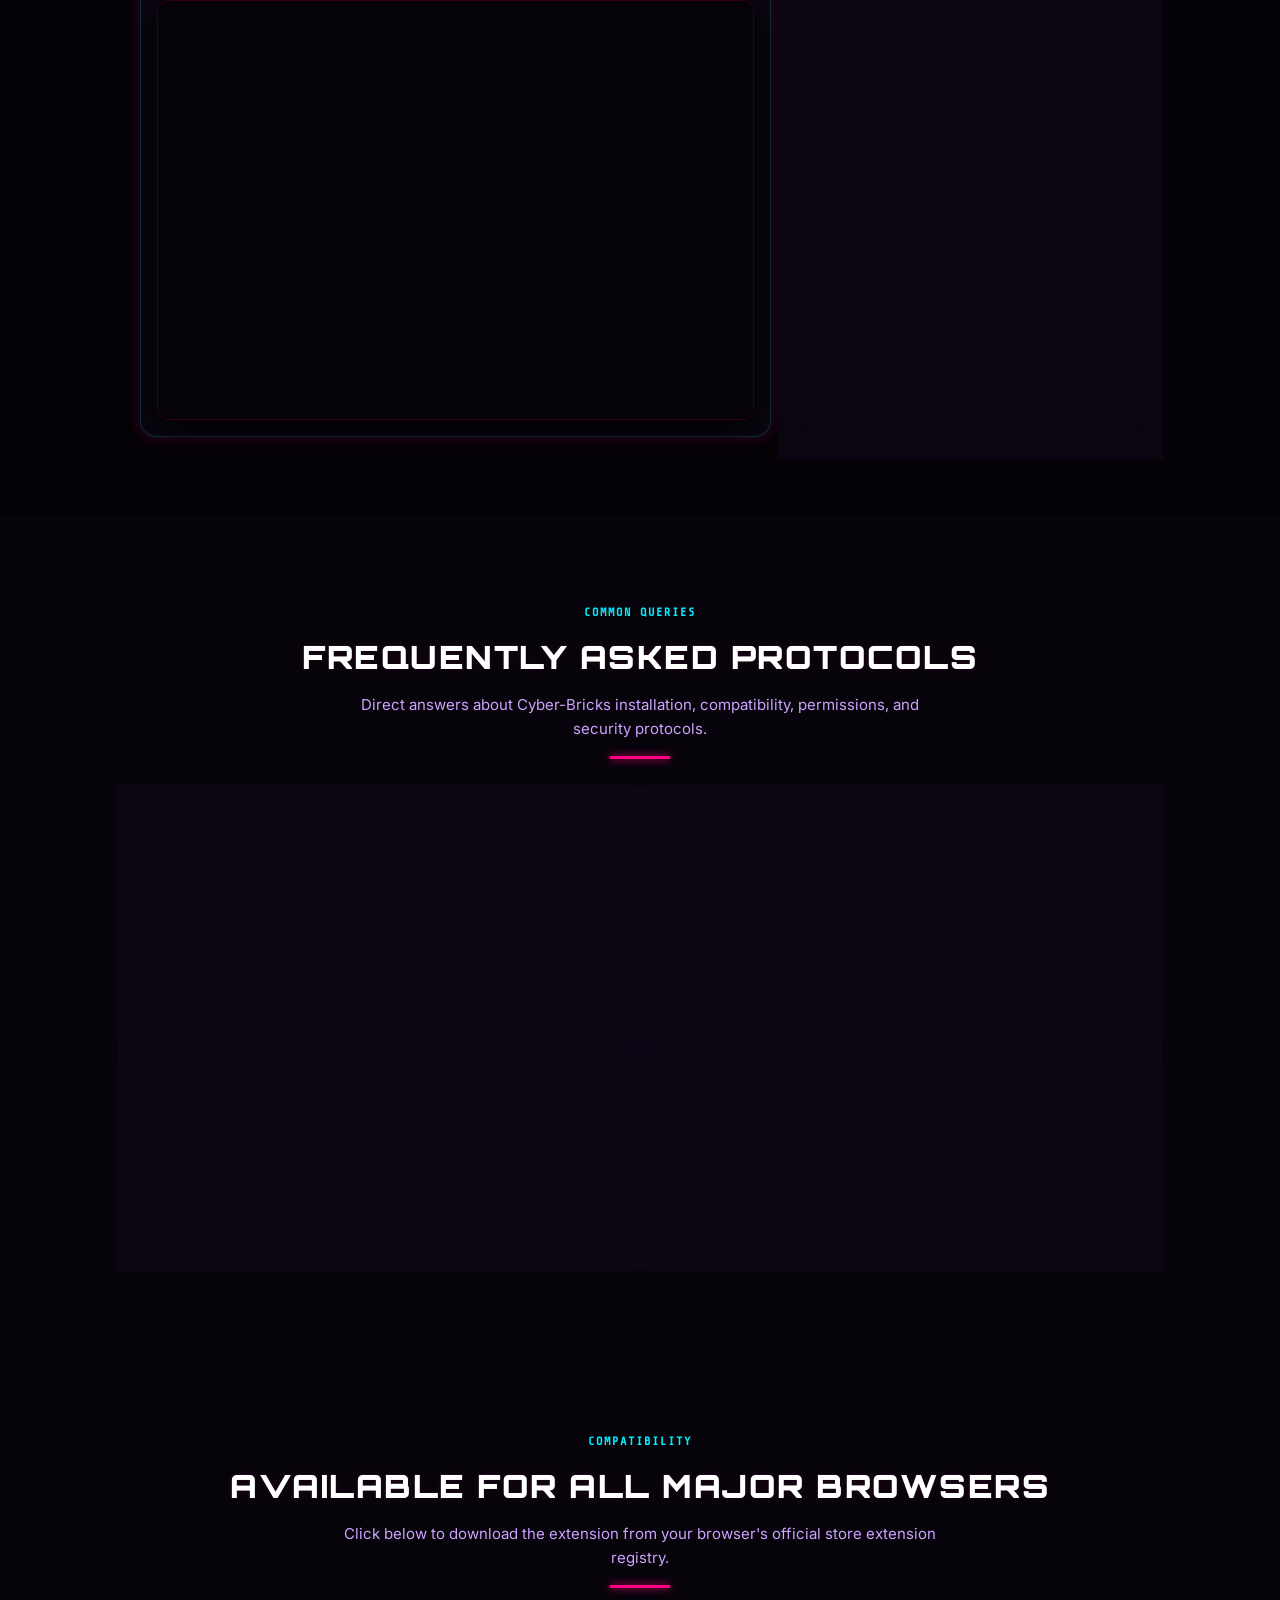
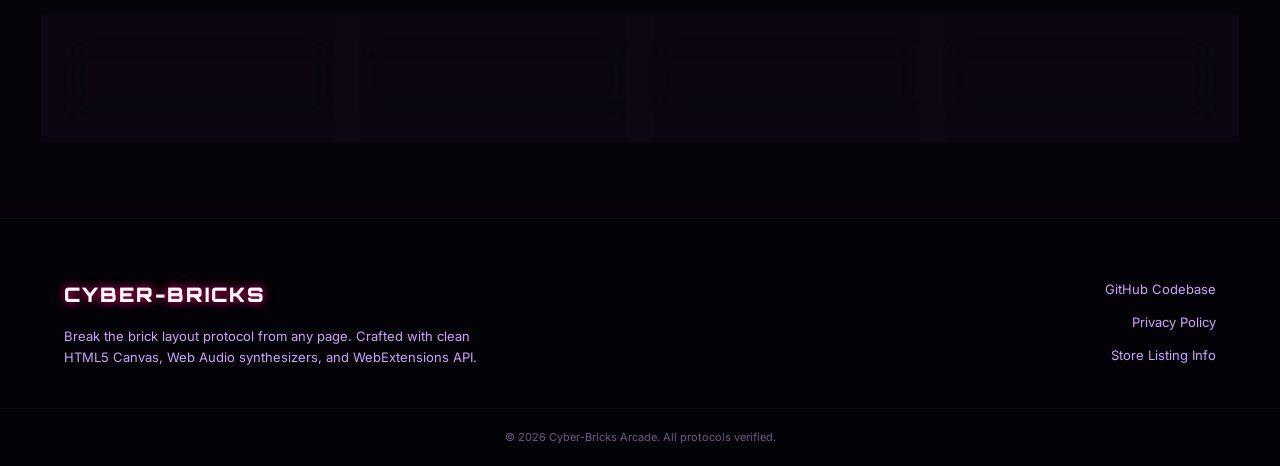
==== commit 2b534d5c: "Replace store emojis with high-quality inline brand SVGs styled in official brand colors" ====
--- a/website/index.html
+++ b/website/index.html
@@ -8,13 +8,13 @@
   <title>Cyber-Bricks: Neon Arcade | Premium Browser Extension Game</title>
   <meta name="description" content="Play Cyber-Bricks: Neon Arcade, the premium retro-synthwave brick breaker browser extension. Shatter bricks, trigger lasers, collect powerups, and enjoy retro synthesized sound effects instantly.">
   <meta name="keywords" content="brick breaker extension, retro breakout, cyberpunk game, browser game extension, chrome arcade extension, safari breakout, edge addon game, block breaker, synthesized sfx, free browser games">
-  <link rel="canonical" href="https://cyber-bricks-neon-arcade.vercel.app/">
+  <link rel="canonical" href="https://cyber-bricks.brilworks.com/">
   
   <!-- Open Graph (OG) Tags for Social Media SEO -->
   <meta property="og:title" content="Cyber-Bricks: Neon Arcade | Premium Browser Extension Game">
   <meta property="og:description" content="Play a premium retro-synthwave brick breaker game directly from your browser extension toolbar popup or in a full screen browser tab. Free, lightweight, and offline-compatible.">
   <meta property="og:type" content="website">
-  <meta property="og:url" content="https://cyber-bricks-neon-arcade.vercel.app/">
+  <meta property="og:url" content="https://cyber-bricks.brilworks.com/">
   <meta property="og:image" content="assets/icon-128.png">
   <meta property="og:site_name" content="Cyber-Bricks Arcade">
   
@@ -367,28 +367,28 @@
 
     <div class="store-badges">
       <a href="#" class="badge-card glass-panel chrome">
-        <span class="store-icon">🌐</span>
+        <span class="store-icon"><svg role="img" viewBox="0 0 24 24" xmlns="http://www.w3.org/2000/svg"><title>Google Chrome</title><path d="M12 0C8.21 0 4.831 1.757 2.632 4.501l3.953 6.848A5.454 5.454 0 0 1 12 6.545h10.691A12 12 0 0 0 12 0zM1.931 5.47A11.943 11.943 0 0 0 0 12c0 6.012 4.42 10.991 10.189 11.864l3.953-6.847a5.45 5.45 0 0 1-6.865-2.29zm13.342 2.166a5.446 5.446 0 0 1 1.45 7.09l.002.001h-.002l-5.344 9.257c.206.01.413.016.621.016 6.627 0 12-5.373 12-12 0-1.54-.29-3.011-.818-4.364zM12 16.364a4.364 4.364 0 1 1 0-8.728 4.364 4.364 0 0 1 0 8.728Z"/></svg></span>
         <div class="badge-text">
           <span class="sub">Add to</span>
           <span class="store-name">Chrome Web Store</span>
         </div>
       </a>
       <a href="#" class="badge-card glass-panel edge">
-        <span class="store-icon">🌀</span>
+        <span class="store-icon"><svg role="img" viewBox="0 0 24 24" xmlns="http://www.w3.org/2000/svg"><title>Microsoft Edge</title><path d="M21.86 17.86q.14 0 .25.12.1.13.1.25t-.11.33l-.32.46-.43.53-.44.5q-.21.25-.38.42l-.22.23q-.58.53-1.34 1.04-.76.51-1.6.91-.86.4-1.74.64t-1.67.24q-.9 0-1.69-.28-.8-.28-1.48-.78-.68-.5-1.22-1.17-.53-.66-.92-1.44-.38-.77-.58-1.6-.2-.83-.2-1.67 0-1 .32-1.96.33-.97.87-1.8.14.95.55 1.77.41.82 1.02 1.5.6.68 1.38 1.21.78.54 1.64.9.86.36 1.77.56.92.2 1.8.2 1.12 0 2.18-.24 1.06-.23 2.06-.72l.2-.1.2-.05zm-15.5-1.27q0 1.1.27 2.15.27 1.06.78 2.03.51.96 1.24 1.77.74.82 1.66 1.4-1.47-.2-2.8-.74-1.33-.55-2.48-1.37-1.15-.83-2.08-1.9-.92-1.07-1.58-2.33T.36 14.94Q0 13.54 0 12.06q0-.81.32-1.49.31-.68.83-1.23.53-.55 1.2-.96.66-.4 1.35-.66.74-.27 1.5-.39.78-.12 1.55-.12.7 0 1.42.1.72.12 1.4.35.68.23 1.32.57.63.35 1.16.83-.35 0-.7.07-.33.07-.65.23v-.02q-.63.28-1.2.74-.57.46-1.05 1.04-.48.58-.87 1.26-.38.67-.65 1.39-.27.71-.42 1.44-.15.72-.15 1.38zM11.96.06q1.7 0 3.33.39 1.63.38 3.07 1.15 1.43.77 2.62 1.93 1.18 1.16 1.98 2.7.49.94.76 1.96.28 1 .28 2.08 0 .89-.23 1.7-.24.8-.69 1.48-.45.68-1.1 1.22-.64.53-1.45.88-.54.24-1.11.36-.58.13-1.16.13-.42 0-.97-.03-.54-.03-1.1-.12-.55-.1-1.05-.28-.5-.19-.84-.5-.12-.09-.23-.24-.1-.16-.1-.33 0-.15.16-.35.16-.2.35-.5.2-.28.36-.68.16-.4.16-.95 0-1.06-.4-1.96-.4-.91-1.06-1.64-.66-.74-1.52-1.28-.86-.55-1.79-.89-.84-.3-1.72-.44-.87-.14-1.76-.14-1.55 0-3.06.45T.94 7.55q.71-1.74 1.81-3.13 1.1-1.38 2.52-2.35Q6.68 1.1 8.37.58q1.7-.52 3.58-.52Z"/></svg></span>
         <div class="badge-text">
           <span class="sub">Add to</span>
           <span class="store-name">Edge Add-ons</span>
         </div>
       </a>
       <a href="#" class="badge-card glass-panel firefox">
-        <span class="store-icon">🦊</span>
+        <span class="store-icon"><svg role="img" viewBox="0 0 24 24" xmlns="http://www.w3.org/2000/svg"><title>Firefox Browser</title><path d="M8.824 7.287c.008 0 .004 0 0 0zm-2.8-1.4c.006 0 .003 0 0 0zm16.754 2.161c-.505-1.215-1.53-2.528-2.333-2.943.654 1.283 1.033 2.57 1.177 3.53l.002.02c-1.314-3.278-3.544-4.6-5.366-7.477-.091-.147-.184-.292-.273-.446a3.545 3.545 0 01-.13-.24 2.118 2.118 0 01-.172-.46.03.03 0 00-.027-.03.038.038 0 00-.021 0l-.006.001a.037.037 0 00-.01.005L15.624 0c-2.585 1.515-3.657 4.168-3.932 5.856a6.197 6.197 0 00-2.305.587.297.297 0 00-.147.37c.057.162.24.24.396.17a5.622 5.622 0 012.008-.523l.067-.005a5.847 5.847 0 011.957.222l.095.03a5.816 5.816 0 01.616.228c.08.036.16.073.238.112l.107.055a5.835 5.835 0 01.368.211 5.953 5.953 0 012.034 2.104c-.62-.437-1.733-.868-2.803-.681 4.183 2.09 3.06 9.292-2.737 9.02a5.164 5.164 0 01-1.513-.292 4.42 4.42 0 01-.538-.232c-1.42-.735-2.593-2.121-2.74-3.806 0 0 .537-2 3.845-2 .357 0 1.38-.998 1.398-1.287-.005-.095-2.029-.9-2.817-1.677-.422-.416-.622-.616-.8-.767a3.47 3.47 0 00-.301-.227 5.388 5.388 0 01-.032-2.842c-1.195.544-2.124 1.403-2.8 2.163h-.006c-.46-.584-.428-2.51-.402-2.913-.006-.025-.343.176-.389.206-.406.29-.787.616-1.136.974-.397.403-.76.839-1.085 1.303a9.816 9.816 0 00-1.562 3.52c-.003.013-.11.487-.19 1.073-.013.09-.026.181-.037.272a7.8 7.8 0 00-.069.667l-.002.034-.023.387-.001.06C.386 18.795 5.593 24 12.016 24c5.752 0 10.527-4.176 11.463-9.661.02-.149.035-.298.052-.448.232-1.994-.025-4.09-.753-5.844z"/></svg></span>
         <div class="badge-text">
           <span class="sub">Get for</span>
           <span class="store-name">Firefox Add-ons</span>
         </div>
       </a>
       <a href="#" class="badge-card glass-panel safari">
-        <span class="store-icon">🍏</span>
+        <span class="store-icon"><svg role="img" viewBox="0 0 24 24" xmlns="http://www.w3.org/2000/svg"><title>Safari</title><path d="M12 0A12 12 0 0 0 0 12a12 12 0 0 0 12 12 12 12 0 0 0 12-12A12 12 0 0 0 12 0zm-.004.953h.006c.063 0 .113.05.113.113v1.842c0 .063-.05.113-.113.113h-.006a.112.112 0 0 1-.113-.113V1.066c0-.063.05-.113.113-.113zm-.941.041c.056.001.104.046.11.104l.077.918a.112.112 0 0 1-.101.12h-.01a.11.11 0 0 1-.12-.1l-.08-.919a.112.112 0 0 1 .102-.12h.01l.012-.003zm1.892 0H12.965a.113.113 0 0 1 .103.121l-.08.92a.111.111 0 0 1-.12.102h-.009a.111.111 0 0 1-.101-.121l.078-.92a.112.112 0 0 1 .111-.102zm-2.838.123a.11.11 0 0 1 .106.092l.32 1.818c.01.06-.03.119-.09.13l-.01.001a.111.111 0 0 1-.128-.09l-.32-1.818a.111.111 0 0 1 .09-.129l.01-.002a.103.103 0 0 1 .022-.002zm3.784.002h.021l.008.002c.061.01.102.07.092.131l-.32 1.814c-.011.062-.07.101-.132.09h-.005a.113.113 0 0 1-.092-.13l.32-1.815a.111.111 0 0 1 .108-.092zm-4.715.203c.048.002.09.035.103.084l.239.893a.112.112 0 0 1-.079.139l-.005.001a.114.114 0 0 1-.14-.08l-.237-.894a.11.11 0 0 1 .078-.137l.006-.002a.123.123 0 0 1 .035-.004zm5.644 0a.11.11 0 0 1 .033.004l.006.002c.06.016.097.079.08.139l-.24.892a.112.112 0 0 1-.137.08l-.005-.002a.114.114 0 0 1-.08-.138l.24-.893a.112.112 0 0 1 .103-.084zm-6.562.285a.11.11 0 0 1 .107.073L9 3.42a.107.107 0 0 1-.064.139l-.012.005a.11.11 0 0 1-.14-.066L8.15 1.76a.11.11 0 0 1 .065-.14l.014-.005a.106.106 0 0 1 .03-.008zm7.469.002c.014 0 .028.001.042.006l.012.006c.057.02.087.082.067.139l-.633 1.738a.11.11 0 0 1-.14.066l-.013-.003A.11.11 0 0 1 15 3.42l.633-1.738a.108.108 0 0 1 .096-.073zm-8.352.366a.112.112 0 0 1 .105.064l.393.838a.112.112 0 0 1-.055.148l-.008.004a.11.11 0 0 1-.146-.054l-.395-.838a.112.112 0 0 1 .055-.149l.008-.004a.11.11 0 0 1 .043-.01zm9.246 0a.11.11 0 0 1 .043.01l.006.003a.11.11 0 0 1 .053.149l-.391.838a.112.112 0 0 1-.148.054l-.006-.002a.112.112 0 0 1-.055-.148l.393-.84a.112.112 0 0 1 .105-.064zm-10.092.44c.04-.002.08.018.102.056l.922 1.597a.113.113 0 0 1-.041.155l-.006.002a.113.113 0 0 1-.154-.041l-.922-1.598a.113.113 0 0 1 .04-.154l.007-.002a.11.11 0 0 1 .052-.016zm10.94.001c.018 0 .035.004.052.014l.004.002a.114.114 0 0 1 .041.156l-.923 1.596a.114.114 0 0 1-.157.04l-.004-.001a.112.112 0 0 1-.04-.155l.925-1.595a.113.113 0 0 1 .102-.057zM5.729 2.93a.11.11 0 0 1 .093.047l.532.753a.114.114 0 0 1-.028.159l-.004.002a.114.114 0 0 1-.158-.028l-.531-.752a.114.114 0 0 1 .027-.158l.006-.002a.113.113 0 0 1 .063-.021zm12.542 0a.11.11 0 0 1 .063.02l.006.003a.112.112 0 0 1 .027.156l-.531.756a.112.112 0 0 1-.156.028l-.006-.004a.112.112 0 0 1-.028-.157l.532-.755a.11.11 0 0 1 .093-.047zm.747.578a.11.11 0 0 1 .08.027l.006.004c.047.04.053.111.013.158L17.932 5.11a.11.11 0 0 1-.157.016l-.005-.006a.11.11 0 0 1-.014-.156l1.185-1.414a.114.114 0 0 1 .077-.041zM4.984 3.51a.11.11 0 0 1 .077.039L6.244 4.96a.112.112 0 0 1-.014.158l-.003.004a.112.112 0 0 1-.159-.014L4.883 3.697a.112.112 0 0 1 .013-.158l.006-.004a.111.111 0 0 1 .082-.025zm-.714.64c.027 0 .055.01.076.032l.658.66a.107.107 0 0 1 0 .152l-.01.01a.107.107 0 0 1-.152 0l-.66-.658a.11.11 0 0 1 0-.155l.01-.01a.111.111 0 0 1 .078-.03zm15.462 0c.028 0 .055.01.077.032l.007.007a.109.109 0 0 1 0 .155l-.658.66a.109.109 0 0 1-.154 0l-.008-.008a.109.109 0 0 1 0-.154l.658-.66a.11.11 0 0 1 .078-.032zm.707.66c.038 0 .071.02.092.075a.112.112 0 0 1-.023.117l-7.606 8.08c-3.084 2.024-6.149 4.04-9.222 6.05-.078.051-.17.082-.211-.028a.112.112 0 0 1 .023-.118l7.594-8.08c3.084-2.023 6.161-4.039 9.234-6.049a.247.247 0 0 1 .12-.046zm-16.824.045a.109.109 0 0 1 .08.026l1.416 1.187a.11.11 0 0 1 .014.157l-.006.005a.11.11 0 0 1-.156.014L3.549 5.057a.109.109 0 0 1-.014-.155l.006-.007a.108.108 0 0 1 .074-.04zm17.336.756c.036 0 .072.017.094.05l.004.003a.114.114 0 0 1-.028.158l-.753.53a.112.112 0 0 1-.157-.028l-.004-.004a.114.114 0 0 1 .028-.158l.754-.53a.113.113 0 0 1 .062-.02zm-17.904.002c.02 0 .042.007.06.02l.76.531c.05.035.06.103.026.152l-.006.01a.109.109 0 0 1-.153.026l-.76-.532a.109.109 0 0 1-.025-.152l.006-.01a.108.108 0 0 1 .092-.045zm-.512.803c.018 0 .036.006.053.016l1.596.923a.111.111 0 0 1 .04.153l-.003.006a.111.111 0 0 1-.153.04L2.473 6.63a.111.111 0 0 1-.041-.152l.004-.006a.111.111 0 0 1 .1-.055zm18.932 0a.11.11 0 0 1 .1.055l.001.004a.113.113 0 0 1-.04.154l-1.596.926a.113.113 0 0 1-.155-.041l-.002-.004a.113.113 0 0 1 .041-.155l1.596-.925a.115.115 0 0 1 .055-.014zm-19.373.846c.014 0 .029.003.043.01l.838.392a.11.11 0 0 1 .052.147l-.004.01a.11.11 0 0 1-.146.052l-.838-.393a.11.11 0 0 1-.053-.146l.004-.01a.109.109 0 0 1 .104-.062zm19.81.002a.11.11 0 0 1 .106.062l.002.008a.11.11 0 0 1-.053.146l-.838.393a.11.11 0 0 1-.146-.053l-.004-.008a.11.11 0 0 1 .052-.146l.838-.393a.11.11 0 0 1 .043-.01zm-20.183.88c.014 0 .028.001.043.006l1.732.631a.112.112 0 0 1 .067.145l-.002.006a.11.11 0 0 1-.143.066l-1.732-.63a.113.113 0 0 1-.069-.145l.002-.004a.115.115 0 0 1 .102-.074zm20.549 0a.113.113 0 0 1 .11.075l.003.004a.115.115 0 0 1-.069.146l-1.732.629a.112.112 0 0 1-.145-.066l-.001-.006a.113.113 0 0 1 .068-.145l1.732-.63a.11.11 0 0 1 .034-.006zm-20.836.909a.11.11 0 0 1 .033.004l.892.24c.06.016.096.077.08.137l-.002.007a.11.11 0 0 1-.136.079l-.895-.239a.113.113 0 0 1-.078-.138l.002-.006a.113.113 0 0 1 .104-.084zm21.13.002a.115.115 0 0 1 .106.084v.004a.112.112 0 0 1-.078.138l-.893.239a.112.112 0 0 1-.138-.079v-.005a.112.112 0 0 1 .078-.14l.892-.237a.11.11 0 0 1 .033-.004zm-21.335.93.023.001 1.814.323c.062.01.101.069.09.13v.006a.111.111 0 0 1-.13.09l-1.815-.322a.113.113 0 0 1-.092-.131l.002-.006a.11.11 0 0 1 .108-.092zm21.519.001h.022c.052.002.1.038.109.092v.006c.01.062-.03.12-.092.13l-1.814.321a.113.113 0 0 1-.131-.092v-.005a.113.113 0 0 1 .092-.131l1.814-.32zm-21.644.944h.011l.922.08a.11.11 0 0 1 .102.119v.009a.11.11 0 0 1-.121.1l-.922-.083a.11.11 0 0 1-.1-.12v-.009a.111.111 0 0 1 .11-.101zm21.779.002h.012c.056 0 .106.043.11.101v.008a.111.111 0 0 1-.1.121l-.923.08a.111.111 0 0 1-.12-.101v-.008a.111.111 0 0 1 .1-.121l.92-.08zm-11.82.73L6.091 16.95c2.02-1.324 4.039-2.646 6.066-3.976l-1.095-1.31zm11.87.219c.063 0 .114.05.114.113v.004c0 .063-.05.113-.113.113l-1.844.004a.113.113 0 0 1-.113-.113v-.004c0-.063.05-.113.113-.113l1.844-.004zm-21.869.002h1.844c.062 0 .112.05.112.111v.008c0 .062-.05.111-.112.111H1.064a.111.111 0 0 1-.11-.111v-.008c0-.061.049-.111.11-.111zm.952.875h.011a.11.11 0 0 1 .11.101v.006a.111.111 0 0 1-.102.121l-.922.08a.11.11 0 0 1-.119-.101l-.002-.006a.111.111 0 0 1 .102-.121l.922-.08zm19.955 0h.011l.922.08a.11.11 0 0 1 .102.119v.008a.112.112 0 0 1-.121.101l-.922-.08a.11.11 0 0 1-.102-.119v-.008a.111.111 0 0 1 .11-.101zm-18.924.705c.053.001.098.04.107.094l.002.004c.011.061-.03.12-.092.13l-1.812.32a.113.113 0 0 1-.13-.091v-.004a.115.115 0 0 1 .09-.133l1.811-.318a.117.117 0 0 1 .024-.002zm17.902 0c.008 0 .016 0 .024.002l1.816.32c.061.011.1.07.09.131v.004a.113.113 0 0 1-.131.092l-1.816-.32a.112.112 0 0 1-.09-.131v-.004a.113.113 0 0 1 .107-.094zM2.332 14.477a.11.11 0 0 1 .104.082l.002.005c.016.06-.02.121-.08.137l-.891.24a.112.112 0 0 1-.137-.08l-.002-.006a.112.112 0 0 1 .08-.136l.89-.239a.112.112 0 0 1 .034-.003zm19.332 0c.011 0 .024 0 .035.003l.893.239c.06.016.096.077.08.136l-.002.006a.111.111 0 0 1-.137.078l-.894-.238a.111.111 0 0 1-.078-.137l.002-.005a.109.109 0 0 1 .101-.082zm-18.213.517a.11.11 0 0 1 .11.074l.002.004a.112.112 0 0 1-.067.145l-1.732.63a.113.113 0 0 1-.145-.068l-.002-.004a.113.113 0 0 1 .069-.144L3.418 15a.11.11 0 0 1 .033-.006zm17.086 0c.015 0 .029 0 .043.006l1.734.63a.111.111 0 0 1 .067.143l-.002.008a.111.111 0 0 1-.143.067l-1.734-.631a.111.111 0 0 1-.066-.143l.002-.008a.111.111 0 0 1 .1-.072zM2.92 16.117a.109.109 0 0 1 .103.063l.004.01a.108.108 0 0 1-.052.144l-.838.393a.11.11 0 0 1-.147-.055l-.004-.008a.11.11 0 0 1 .053-.146l.838-.391a.112.112 0 0 1 .043-.01zm18.158 0a.11.11 0 0 1 .043.01l.838.39c.056.027.08.093.055.149l-.002.004a.112.112 0 0 1-.149.055l-.838-.391a.112.112 0 0 1-.054-.148l.002-.004a.112.112 0 0 1 .105-.065zm-16.957.315c.04-.001.078.02.1.056l.004.004a.11.11 0 0 1-.041.153l-1.596.921a.113.113 0 0 1-.154-.04l-.002-.005a.113.113 0 0 1 .04-.154l1.596-.922a.109.109 0 0 1 .053-.013zm15.756 0c.018 0 .036.004.053.013l1.597.924a.11.11 0 0 1 .041.152l-.002.004a.11.11 0 0 1-.152.041l-1.598-.921a.113.113 0 0 1-.04-.155l.001-.002a.111.111 0 0 1 .1-.056zm.328 1.193a.11.11 0 0 1 .06.021l.758.534c.05.035.061.102.026.152l-.004.008a.111.111 0 0 1-.154.027l-.756-.535a.109.109 0 0 1-.028-.152l.006-.008a.11.11 0 0 1 .092-.047zm-16.412.002c.035 0 .072.016.094.047l.004.008a.109.109 0 0 1-.028.152l-.756.531a.108.108 0 0 1-.152-.025l-.006-.008a.109.109 0 0 1 .028-.152l.755-.534a.107.107 0 0 1 .061-.019zm15.162.102a.112.112 0 0 1 .082.025l1.414 1.187a.11.11 0 0 1 .014.157l-.004.004a.113.113 0 0 1-.158.013L18.89 17.93a.11.11 0 0 1-.014-.157l.004-.005a.108.108 0 0 1 .074-.04zm-12.812 1.12a.11.11 0 0 1 .08.026l.007.008a.11.11 0 0 1 .014.154L5.06 20.451a.11.11 0 0 1-.155.012l-.008-.006a.11.11 0 0 1-.013-.154l1.185-1.414a.11.11 0 0 1 .075-.04zm11.703 0c.032 0 .065.015.088.042l1.181 1.41c.04.048.035.12-.013.16l-.002.002a.114.114 0 0 1-.16-.014l-1.182-1.41a.114.114 0 0 1 .013-.16l.002-.002a.115.115 0 0 1 .073-.027zm-12.928.114c.027 0 .054.01.074.031l.014.012a.107.107 0 0 1 0 .15l-.662.66a.105.105 0 0 1-.149 0l-.011-.011a.105.105 0 0 1 0-.149l.66-.662a.105.105 0 0 1 .074-.031zm14.164 0c.027 0 .053.01.074.031l.66.662a.106.106 0 0 1 0 .15l-.011.012a.106.106 0 0 1-.15-.002l-.66-.66a.106.106 0 0 1 .001-.15l.01-.012a.108.108 0 0 1 .076-.031zm-11.627.797c.018 0 .034.006.05.015l.007.004a.11.11 0 0 1 .04.15l-.921 1.598a.11.11 0 0 1-.15.041l-.008-.004a.111.111 0 0 1-.04-.152l.922-1.596a.113.113 0 0 1 .1-.056zm9.088.002a.11.11 0 0 1 .1.054l.925 1.596a.113.113 0 0 1-.04.154h-.005a.11.11 0 0 1-.152-.039l-.926-1.595a.113.113 0 0 1 .041-.155l.004-.002a.108.108 0 0 1 .053-.013zm-10.285.324c.021 0 .043.008.062.021l.004.002c.051.036.063.106.028.157l-.53.755a.112.112 0 0 1-.156.028l-.004-.002a.112.112 0 0 1-.027-.156l.53-.756a.113.113 0 0 1 .093-.05zm11.484.002c.036 0 .072.015.094.047l.53.756c.035.05.023.12-.028.156l-.004.002a.112.112 0 0 1-.156-.028l-.53-.755a.112.112 0 0 1 .028-.157l.004-.002a.112.112 0 0 1 .062-.02zm-8.863.342a.11.11 0 0 1 .043.006l.012.005c.056.02.084.081.064.137l-.633 1.74a.105.105 0 0 1-.136.063l-.014-.004a.106.106 0 0 1-.065-.137l.633-1.74a.107.107 0 0 1 .096-.07zm6.232 0a.107.107 0 0 1 .106.07l.633 1.738a.107.107 0 0 1-.065.137l-.015.006a.107.107 0 0 1-.137-.065L15 20.578a.107.107 0 0 1 .064-.137l.014-.005a.117.117 0 0 1 .033-.006zm-4.695.41c.008 0 .014 0 .021.002l.006.002c.062.01.101.067.09.129l-.318 1.812a.113.113 0 0 1-.131.092l-.004-.002a.111.111 0 0 1-.092-.129l.32-1.812a.113.113 0 0 1 .108-.094zm3.146.002c.008-.002.015 0 .022 0a.111.111 0 0 1 .107.092l.32 1.812c.012.061-.03.12-.091.131l-.004.002a.113.113 0 0 1-.13-.092l-.321-1.812a.113.113 0 0 1 .092-.131l.005-.002zm-5.79.119a.11.11 0 0 1 .042.01l.004.002a.114.114 0 0 1 .055.15l-.393.834a.112.112 0 0 1-.148.055l-.004-.002a.112.112 0 0 1-.055-.149l.393-.836a.112.112 0 0 1 .105-.064zm8.458 0a.108.108 0 0 1 .104.062l.39.84a.11.11 0 0 1-.052.147l-.008.004a.11.11 0 0 1-.146-.055l-.391-.838a.11.11 0 0 1 .053-.146l.008-.004a.11.11 0 0 1 .042-.01zm-4.236.018H12c.063 0 .115.05.115.113l.002 1.84c0 .063-.05.113-.113.113h-.006a.113.113 0 0 1-.113-.113l-.004-1.838c0-.063.05-.115.113-.115zm-2.592.578c.011 0 .022 0 .034.004l.005.002c.06.016.095.077.079.136l-.24.893a.111.111 0 0 1-.137.078l-.006-.002a.111.111 0 0 1-.078-.137l.24-.89a.113.113 0 0 1 .103-.084zm5.196.002a.11.11 0 0 1 .103.082l.24.89a.11.11 0 0 1-.078.137l-.006.002a.11.11 0 0 1-.136-.078l-.24-.89a.11.11 0 0 1 .078-.138l.005-.002a.112.112 0 0 1 .034-.003zm-3.475.302h.01l.008.002c.061.006.107.06.101.121l-.08.92a.112.112 0 0 1-.121.102h-.008a.11.11 0 0 1-.1-.121l.08-.922a.111.111 0 0 1 .11-.102zm1.736 0h.02a.11.11 0 0 1 .107.102l.08.924a.11.11 0 0 1-.101.119l-.008.002a.11.11 0 0 1-.12-.102l-.08-.924a.112.112 0 0 1 .102-.12z"/>
         <div class="badge-text">
           <span class="sub">Install on</span>
           <span class="store-name">Safari App Store</span>
--- a/website/style.css
+++ b/website/style.css
@@ -904,9 +904,23 @@
 }
 
 .store-icon {
-  font-size: 32px;
   transition: transform var(--transition);
-}
+  display: flex;
+  align-items: center;
+  justify-content: center;
+}
+
+.store-icon svg {
+  width: 32px;
+  height: 32px;
+  fill: currentColor;
+}
+
+/* Brand Colors for Store Badges */
+.badge-card.chrome .store-icon { color: #4285f4; }
+.badge-card.edge .store-icon { color: #0078D7; }
+.badge-card.firefox .store-icon { color: #FF9400; }
+.badge-card.safari .store-icon { color: #00CDFF; }
 
 .badge-text {
   display: flex;
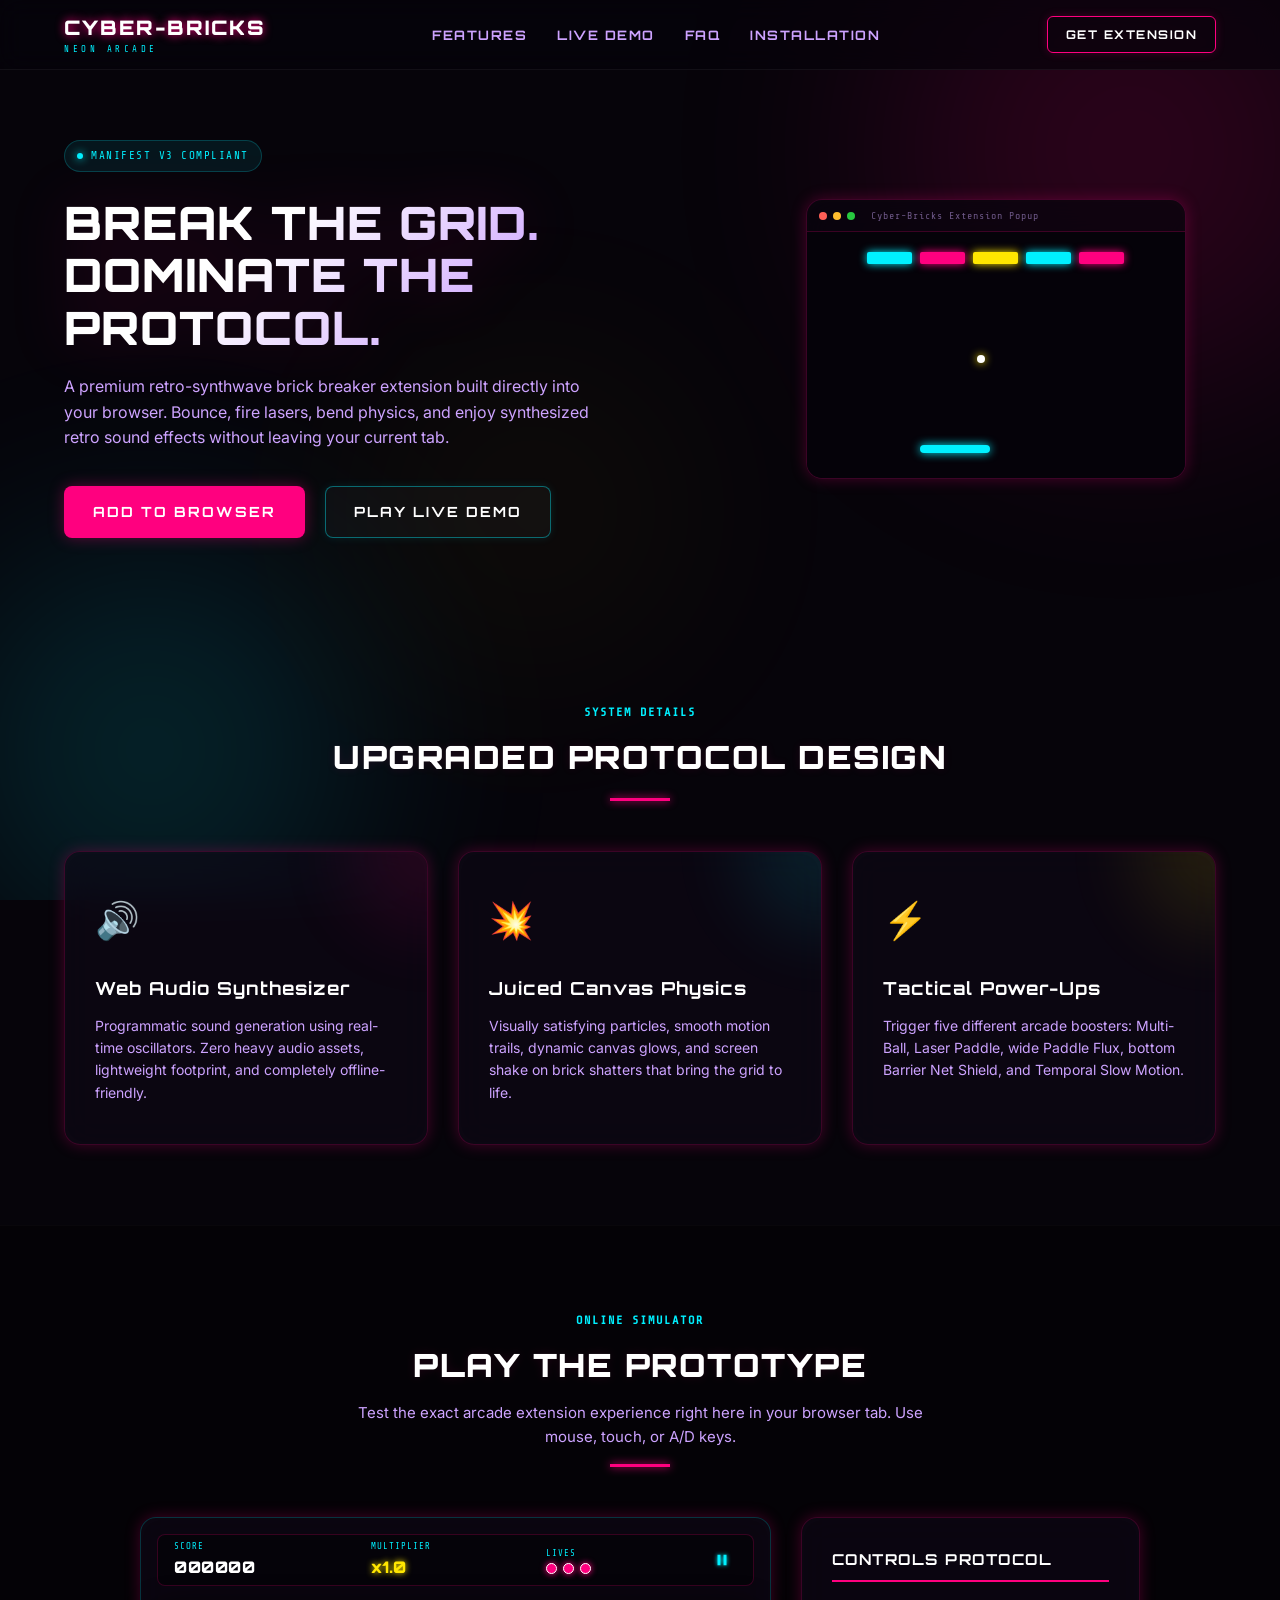
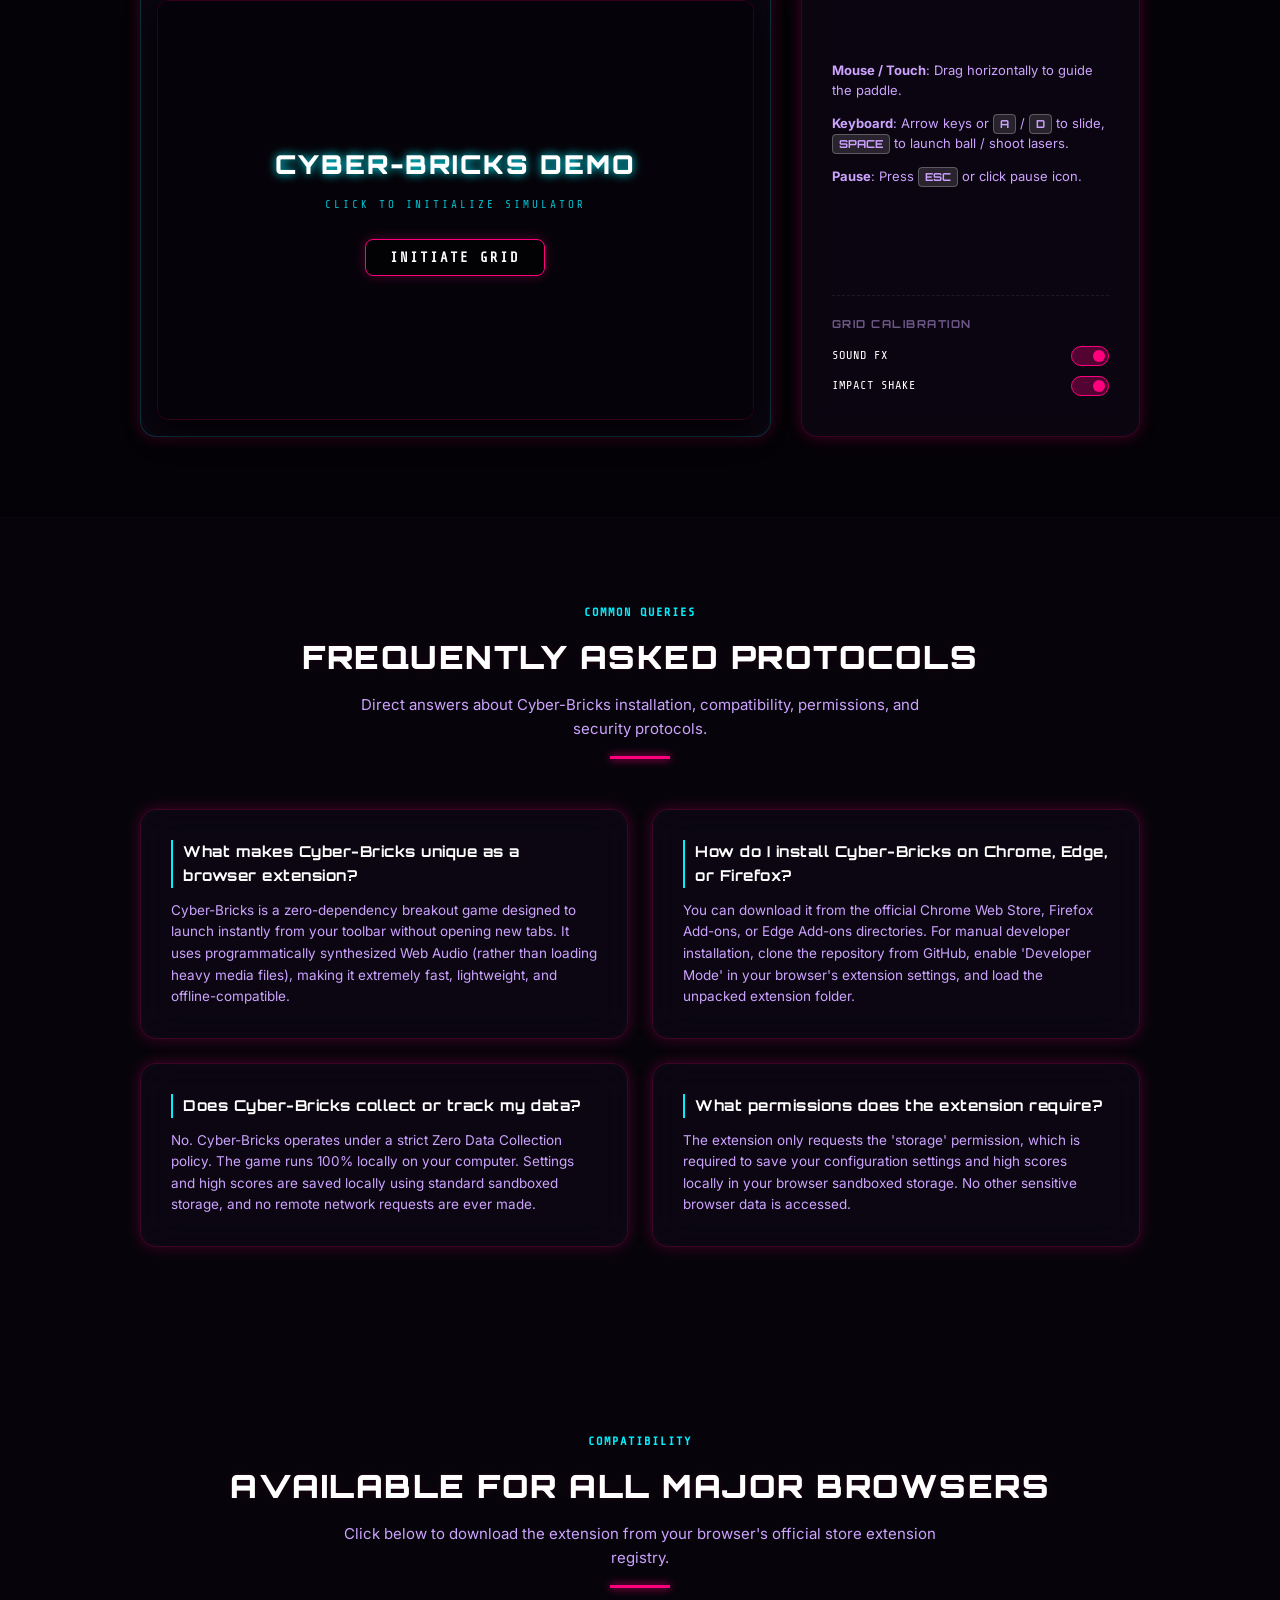
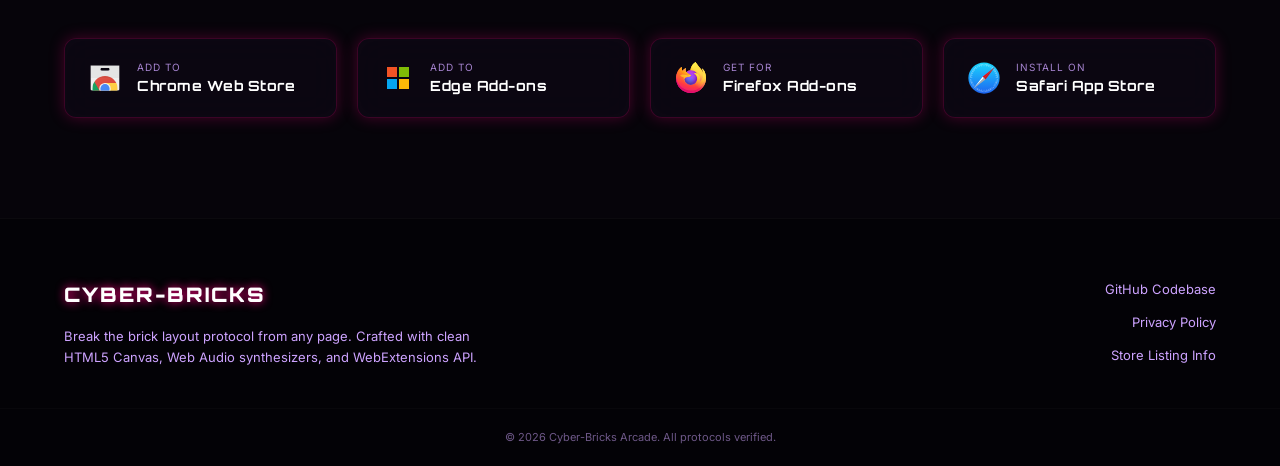
==== commit f73a7008: "Add website favicons and update footer links to point to the privacy policy page and GitHub reposito" ====
--- a/website/index.html
+++ b/website/index.html
@@ -31,6 +31,11 @@
   <link rel="preconnect" href="https://fonts.googleapis.com">
   <link rel="preconnect" href="https://fonts.gstatic.com" crossorigin>
   <link href="https://fonts.googleapis.com/css2?family=Orbitron:wght@400;700;900&family=Share+Tech+Mono&family=Inter:wght@300;400;600&display=swap" rel="stylesheet">
+  
+  <!-- Favicons -->
+  <link rel="icon" type="image/png" sizes="16x16" href="assets/icon-16.png">
+  <link rel="icon" type="image/png" sizes="48x48" href="assets/icon-48.png">
+  <link rel="icon" type="image/png" sizes="128x128" href="assets/icon-128.png">
   
   <link rel="stylesheet" href="style.css">
 
@@ -364,31 +369,30 @@
       <p>Click below to download the extension from your browser's official store extension registry.</p>
       <div class="accent-line"></div>
     </div>
-
     <div class="store-badges">
       <a href="#" class="badge-card glass-panel chrome">
-        <span class="store-icon"><svg role="img" viewBox="0 0 24 24" xmlns="http://www.w3.org/2000/svg"><title>Google Chrome</title><path d="M12 0C8.21 0 4.831 1.757 2.632 4.501l3.953 6.848A5.454 5.454 0 0 1 12 6.545h10.691A12 12 0 0 0 12 0zM1.931 5.47A11.943 11.943 0 0 0 0 12c0 6.012 4.42 10.991 10.189 11.864l3.953-6.847a5.45 5.45 0 0 1-6.865-2.29zm13.342 2.166a5.446 5.446 0 0 1 1.45 7.09l.002.001h-.002l-5.344 9.257c.206.01.413.016.621.016 6.627 0 12-5.373 12-12 0-1.54-.29-3.011-.818-4.364zM12 16.364a4.364 4.364 0 1 1 0-8.728 4.364 4.364 0 0 1 0 8.728Z"/></svg></span>
+        <img src="assets/chrome.svg" class="store-icon" alt="Chrome Web Store">
         <div class="badge-text">
           <span class="sub">Add to</span>
           <span class="store-name">Chrome Web Store</span>
         </div>
       </a>
       <a href="#" class="badge-card glass-panel edge">
-        <span class="store-icon"><svg role="img" viewBox="0 0 24 24" xmlns="http://www.w3.org/2000/svg"><title>Microsoft Edge</title><path d="M21.86 17.86q.14 0 .25.12.1.13.1.25t-.11.33l-.32.46-.43.53-.44.5q-.21.25-.38.42l-.22.23q-.58.53-1.34 1.04-.76.51-1.6.91-.86.4-1.74.64t-1.67.24q-.9 0-1.69-.28-.8-.28-1.48-.78-.68-.5-1.22-1.17-.53-.66-.92-1.44-.38-.77-.58-1.6-.2-.83-.2-1.67 0-1 .32-1.96.33-.97.87-1.8.14.95.55 1.77.41.82 1.02 1.5.6.68 1.38 1.21.78.54 1.64.9.86.36 1.77.56.92.2 1.8.2 1.12 0 2.18-.24 1.06-.23 2.06-.72l.2-.1.2-.05zm-15.5-1.27q0 1.1.27 2.15.27 1.06.78 2.03.51.96 1.24 1.77.74.82 1.66 1.4-1.47-.2-2.8-.74-1.33-.55-2.48-1.37-1.15-.83-2.08-1.9-.92-1.07-1.58-2.33T.36 14.94Q0 13.54 0 12.06q0-.81.32-1.49.31-.68.83-1.23.53-.55 1.2-.96.66-.4 1.35-.66.74-.27 1.5-.39.78-.12 1.55-.12.7 0 1.42.1.72.12 1.4.35.68.23 1.32.57.63.35 1.16.83-.35 0-.7.07-.33.07-.65.23v-.02q-.63.28-1.2.74-.57.46-1.05 1.04-.48.58-.87 1.26-.38.67-.65 1.39-.27.71-.42 1.44-.15.72-.15 1.38zM11.96.06q1.7 0 3.33.39 1.63.38 3.07 1.15 1.43.77 2.62 1.93 1.18 1.16 1.98 2.7.49.94.76 1.96.28 1 .28 2.08 0 .89-.23 1.7-.24.8-.69 1.48-.45.68-1.1 1.22-.64.53-1.45.88-.54.24-1.11.36-.58.13-1.16.13-.42 0-.97-.03-.54-.03-1.1-.12-.55-.1-1.05-.28-.5-.19-.84-.5-.12-.09-.23-.24-.1-.16-.1-.33 0-.15.16-.35.16-.2.35-.5.2-.28.36-.68.16-.4.16-.95 0-1.06-.4-1.96-.4-.91-1.06-1.64-.66-.74-1.52-1.28-.86-.55-1.79-.89-.84-.3-1.72-.44-.87-.14-1.76-.14-1.55 0-3.06.45T.94 7.55q.71-1.74 1.81-3.13 1.1-1.38 2.52-2.35Q6.68 1.1 8.37.58q1.7-.52 3.58-.52Z"/></svg></span>
+        <img src="assets/edge.svg" class="store-icon" alt="Edge Add-ons">
         <div class="badge-text">
           <span class="sub">Add to</span>
           <span class="store-name">Edge Add-ons</span>
         </div>
       </a>
       <a href="#" class="badge-card glass-panel firefox">
-        <span class="store-icon"><svg role="img" viewBox="0 0 24 24" xmlns="http://www.w3.org/2000/svg"><title>Firefox Browser</title><path d="M8.824 7.287c.008 0 .004 0 0 0zm-2.8-1.4c.006 0 .003 0 0 0zm16.754 2.161c-.505-1.215-1.53-2.528-2.333-2.943.654 1.283 1.033 2.57 1.177 3.53l.002.02c-1.314-3.278-3.544-4.6-5.366-7.477-.091-.147-.184-.292-.273-.446a3.545 3.545 0 01-.13-.24 2.118 2.118 0 01-.172-.46.03.03 0 00-.027-.03.038.038 0 00-.021 0l-.006.001a.037.037 0 00-.01.005L15.624 0c-2.585 1.515-3.657 4.168-3.932 5.856a6.197 6.197 0 00-2.305.587.297.297 0 00-.147.37c.057.162.24.24.396.17a5.622 5.622 0 012.008-.523l.067-.005a5.847 5.847 0 011.957.222l.095.03a5.816 5.816 0 01.616.228c.08.036.16.073.238.112l.107.055a5.835 5.835 0 01.368.211 5.953 5.953 0 012.034 2.104c-.62-.437-1.733-.868-2.803-.681 4.183 2.09 3.06 9.292-2.737 9.02a5.164 5.164 0 01-1.513-.292 4.42 4.42 0 01-.538-.232c-1.42-.735-2.593-2.121-2.74-3.806 0 0 .537-2 3.845-2 .357 0 1.38-.998 1.398-1.287-.005-.095-2.029-.9-2.817-1.677-.422-.416-.622-.616-.8-.767a3.47 3.47 0 00-.301-.227 5.388 5.388 0 01-.032-2.842c-1.195.544-2.124 1.403-2.8 2.163h-.006c-.46-.584-.428-2.51-.402-2.913-.006-.025-.343.176-.389.206-.406.29-.787.616-1.136.974-.397.403-.76.839-1.085 1.303a9.816 9.816 0 00-1.562 3.52c-.003.013-.11.487-.19 1.073-.013.09-.026.181-.037.272a7.8 7.8 0 00-.069.667l-.002.034-.023.387-.001.06C.386 18.795 5.593 24 12.016 24c5.752 0 10.527-4.176 11.463-9.661.02-.149.035-.298.052-.448.232-1.994-.025-4.09-.753-5.844z"/></svg></span>
+        <img src="assets/firefox.svg" class="store-icon" alt="Firefox Add-ons">
         <div class="badge-text">
           <span class="sub">Get for</span>
           <span class="store-name">Firefox Add-ons</span>
         </div>
       </a>
       <a href="#" class="badge-card glass-panel safari">
-        <span class="store-icon"><svg role="img" viewBox="0 0 24 24" xmlns="http://www.w3.org/2000/svg"><title>Safari</title><path d="M12 0A12 12 0 0 0 0 12a12 12 0 0 0 12 12 12 12 0 0 0 12-12A12 12 0 0 0 12 0zm-.004.953h.006c.063 0 .113.05.113.113v1.842c0 .063-.05.113-.113.113h-.006a.112.112 0 0 1-.113-.113V1.066c0-.063.05-.113.113-.113zm-.941.041c.056.001.104.046.11.104l.077.918a.112.112 0 0 1-.101.12h-.01a.11.11 0 0 1-.12-.1l-.08-.919a.112.112 0 0 1 .102-.12h.01l.012-.003zm1.892 0H12.965a.113.113 0 0 1 .103.121l-.08.92a.111.111 0 0 1-.12.102h-.009a.111.111 0 0 1-.101-.121l.078-.92a.112.112 0 0 1 .111-.102zm-2.838.123a.11.11 0 0 1 .106.092l.32 1.818c.01.06-.03.119-.09.13l-.01.001a.111.111 0 0 1-.128-.09l-.32-1.818a.111.111 0 0 1 .09-.129l.01-.002a.103.103 0 0 1 .022-.002zm3.784.002h.021l.008.002c.061.01.102.07.092.131l-.32 1.814c-.011.062-.07.101-.132.09h-.005a.113.113 0 0 1-.092-.13l.32-1.815a.111.111 0 0 1 .108-.092zm-4.715.203c.048.002.09.035.103.084l.239.893a.112.112 0 0 1-.079.139l-.005.001a.114.114 0 0 1-.14-.08l-.237-.894a.11.11 0 0 1 .078-.137l.006-.002a.123.123 0 0 1 .035-.004zm5.644 0a.11.11 0 0 1 .033.004l.006.002c.06.016.097.079.08.139l-.24.892a.112.112 0 0 1-.137.08l-.005-.002a.114.114 0 0 1-.08-.138l.24-.893a.112.112 0 0 1 .103-.084zm-6.562.285a.11.11 0 0 1 .107.073L9 3.42a.107.107 0 0 1-.064.139l-.012.005a.11.11 0 0 1-.14-.066L8.15 1.76a.11.11 0 0 1 .065-.14l.014-.005a.106.106 0 0 1 .03-.008zm7.469.002c.014 0 .028.001.042.006l.012.006c.057.02.087.082.067.139l-.633 1.738a.11.11 0 0 1-.14.066l-.013-.003A.11.11 0 0 1 15 3.42l.633-1.738a.108.108 0 0 1 .096-.073zm-8.352.366a.112.112 0 0 1 .105.064l.393.838a.112.112 0 0 1-.055.148l-.008.004a.11.11 0 0 1-.146-.054l-.395-.838a.112.112 0 0 1 .055-.149l.008-.004a.11.11 0 0 1 .043-.01zm9.246 0a.11.11 0 0 1 .043.01l.006.003a.11.11 0 0 1 .053.149l-.391.838a.112.112 0 0 1-.148.054l-.006-.002a.112.112 0 0 1-.055-.148l.393-.84a.112.112 0 0 1 .105-.064zm-10.092.44c.04-.002.08.018.102.056l.922 1.597a.113.113 0 0 1-.041.155l-.006.002a.113.113 0 0 1-.154-.041l-.922-1.598a.113.113 0 0 1 .04-.154l.007-.002a.11.11 0 0 1 .052-.016zm10.94.001c.018 0 .035.004.052.014l.004.002a.114.114 0 0 1 .041.156l-.923 1.596a.114.114 0 0 1-.157.04l-.004-.001a.112.112 0 0 1-.04-.155l.925-1.595a.113.113 0 0 1 .102-.057zM5.729 2.93a.11.11 0 0 1 .093.047l.532.753a.114.114 0 0 1-.028.159l-.004.002a.114.114 0 0 1-.158-.028l-.531-.752a.114.114 0 0 1 .027-.158l.006-.002a.113.113 0 0 1 .063-.021zm12.542 0a.11.11 0 0 1 .063.02l.006.003a.112.112 0 0 1 .027.156l-.531.756a.112.112 0 0 1-.156.028l-.006-.004a.112.112 0 0 1-.028-.157l.532-.755a.11.11 0 0 1 .093-.047zm.747.578a.11.11 0 0 1 .08.027l.006.004c.047.04.053.111.013.158L17.932 5.11a.11.11 0 0 1-.157.016l-.005-.006a.11.11 0 0 1-.014-.156l1.185-1.414a.114.114 0 0 1 .077-.041zM4.984 3.51a.11.11 0 0 1 .077.039L6.244 4.96a.112.112 0 0 1-.014.158l-.003.004a.112.112 0 0 1-.159-.014L4.883 3.697a.112.112 0 0 1 .013-.158l.006-.004a.111.111 0 0 1 .082-.025zm-.714.64c.027 0 .055.01.076.032l.658.66a.107.107 0 0 1 0 .152l-.01.01a.107.107 0 0 1-.152 0l-.66-.658a.11.11 0 0 1 0-.155l.01-.01a.111.111 0 0 1 .078-.03zm15.462 0c.028 0 .055.01.077.032l.007.007a.109.109 0 0 1 0 .155l-.658.66a.109.109 0 0 1-.154 0l-.008-.008a.109.109 0 0 1 0-.154l.658-.66a.11.11 0 0 1 .078-.032zm.707.66c.038 0 .071.02.092.075a.112.112 0 0 1-.023.117l-7.606 8.08c-3.084 2.024-6.149 4.04-9.222 6.05-.078.051-.17.082-.211-.028a.112.112 0 0 1 .023-.118l7.594-8.08c3.084-2.023 6.161-4.039 9.234-6.049a.247.247 0 0 1 .12-.046zm-16.824.045a.109.109 0 0 1 .08.026l1.416 1.187a.11.11 0 0 1 .014.157l-.006.005a.11.11 0 0 1-.156.014L3.549 5.057a.109.109 0 0 1-.014-.155l.006-.007a.108.108 0 0 1 .074-.04zm17.336.756c.036 0 .072.017.094.05l.004.003a.114.114 0 0 1-.028.158l-.753.53a.112.112 0 0 1-.157-.028l-.004-.004a.114.114 0 0 1 .028-.158l.754-.53a.113.113 0 0 1 .062-.02zm-17.904.002c.02 0 .042.007.06.02l.76.531c.05.035.06.103.026.152l-.006.01a.109.109 0 0 1-.153.026l-.76-.532a.109.109 0 0 1-.025-.152l.006-.01a.108.108 0 0 1 .092-.045zm-.512.803c.018 0 .036.006.053.016l1.596.923a.111.111 0 0 1 .04.153l-.003.006a.111.111 0 0 1-.153.04L2.473 6.63a.111.111 0 0 1-.041-.152l.004-.006a.111.111 0 0 1 .1-.055zm18.932 0a.11.11 0 0 1 .1.055l.001.004a.113.113 0 0 1-.04.154l-1.596.926a.113.113 0 0 1-.155-.041l-.002-.004a.113.113 0 0 1 .041-.155l1.596-.925a.115.115 0 0 1 .055-.014zm-19.373.846c.014 0 .029.003.043.01l.838.392a.11.11 0 0 1 .052.147l-.004.01a.11.11 0 0 1-.146.052l-.838-.393a.11.11 0 0 1-.053-.146l.004-.01a.109.109 0 0 1 .104-.062zm19.81.002a.11.11 0 0 1 .106.062l.002.008a.11.11 0 0 1-.053.146l-.838.393a.11.11 0 0 1-.146-.053l-.004-.008a.11.11 0 0 1 .052-.146l.838-.393a.11.11 0 0 1 .043-.01zm-20.183.88c.014 0 .028.001.043.006l1.732.631a.112.112 0 0 1 .067.145l-.002.006a.11.11 0 0 1-.143.066l-1.732-.63a.113.113 0 0 1-.069-.145l.002-.004a.115.115 0 0 1 .102-.074zm20.549 0a.113.113 0 0 1 .11.075l.003.004a.115.115 0 0 1-.069.146l-1.732.629a.112.112 0 0 1-.145-.066l-.001-.006a.113.113 0 0 1 .068-.145l1.732-.63a.11.11 0 0 1 .034-.006zm-20.836.909a.11.11 0 0 1 .033.004l.892.24c.06.016.096.077.08.137l-.002.007a.11.11 0 0 1-.136.079l-.895-.239a.113.113 0 0 1-.078-.138l.002-.006a.113.113 0 0 1 .104-.084zm21.13.002a.115.115 0 0 1 .106.084v.004a.112.112 0 0 1-.078.138l-.893.239a.112.112 0 0 1-.138-.079v-.005a.112.112 0 0 1 .078-.14l.892-.237a.11.11 0 0 1 .033-.004zm-21.335.93.023.001 1.814.323c.062.01.101.069.09.13v.006a.111.111 0 0 1-.13.09l-1.815-.322a.113.113 0 0 1-.092-.131l.002-.006a.11.11 0 0 1 .108-.092zm21.519.001h.022c.052.002.1.038.109.092v.006c.01.062-.03.12-.092.13l-1.814.321a.113.113 0 0 1-.131-.092v-.005a.113.113 0 0 1 .092-.131l1.814-.32zm-21.644.944h.011l.922.08a.11.11 0 0 1 .102.119v.009a.11.11 0 0 1-.121.1l-.922-.083a.11.11 0 0 1-.1-.12v-.009a.111.111 0 0 1 .11-.101zm21.779.002h.012c.056 0 .106.043.11.101v.008a.111.111 0 0 1-.1.121l-.923.08a.111.111 0 0 1-.12-.101v-.008a.111.111 0 0 1 .1-.121l.92-.08zm-11.82.73L6.091 16.95c2.02-1.324 4.039-2.646 6.066-3.976l-1.095-1.31zm11.87.219c.063 0 .114.05.114.113v.004c0 .063-.05.113-.113.113l-1.844.004a.113.113 0 0 1-.113-.113v-.004c0-.063.05-.113.113-.113l1.844-.004zm-21.869.002h1.844c.062 0 .112.05.112.111v.008c0 .062-.05.111-.112.111H1.064a.111.111 0 0 1-.11-.111v-.008c0-.061.049-.111.11-.111zm.952.875h.011a.11.11 0 0 1 .11.101v.006a.111.111 0 0 1-.102.121l-.922.08a.11.11 0 0 1-.119-.101l-.002-.006a.111.111 0 0 1 .102-.121l.922-.08zm19.955 0h.011l.922.08a.11.11 0 0 1 .102.119v.008a.112.112 0 0 1-.121.101l-.922-.08a.11.11 0 0 1-.102-.119v-.008a.111.111 0 0 1 .11-.101zm-18.924.705c.053.001.098.04.107.094l.002.004c.011.061-.03.12-.092.13l-1.812.32a.113.113 0 0 1-.13-.091v-.004a.115.115 0 0 1 .09-.133l1.811-.318a.117.117 0 0 1 .024-.002zm17.902 0c.008 0 .016 0 .024.002l1.816.32c.061.011.1.07.09.131v.004a.113.113 0 0 1-.131.092l-1.816-.32a.112.112 0 0 1-.09-.131v-.004a.113.113 0 0 1 .107-.094zM2.332 14.477a.11.11 0 0 1 .104.082l.002.005c.016.06-.02.121-.08.137l-.891.24a.112.112 0 0 1-.137-.08l-.002-.006a.112.112 0 0 1 .08-.136l.89-.239a.112.112 0 0 1 .034-.003zm19.332 0c.011 0 .024 0 .035.003l.893.239c.06.016.096.077.08.136l-.002.006a.111.111 0 0 1-.137.078l-.894-.238a.111.111 0 0 1-.078-.137l.002-.005a.109.109 0 0 1 .101-.082zm-18.213.517a.11.11 0 0 1 .11.074l.002.004a.112.112 0 0 1-.067.145l-1.732.63a.113.113 0 0 1-.145-.068l-.002-.004a.113.113 0 0 1 .069-.144L3.418 15a.11.11 0 0 1 .033-.006zm17.086 0c.015 0 .029 0 .043.006l1.734.63a.111.111 0 0 1 .067.143l-.002.008a.111.111 0 0 1-.143.067l-1.734-.631a.111.111 0 0 1-.066-.143l.002-.008a.111.111 0 0 1 .1-.072zM2.92 16.117a.109.109 0 0 1 .103.063l.004.01a.108.108 0 0 1-.052.144l-.838.393a.11.11 0 0 1-.147-.055l-.004-.008a.11.11 0 0 1 .053-.146l.838-.391a.112.112 0 0 1 .043-.01zm18.158 0a.11.11 0 0 1 .043.01l.838.39c.056.027.08.093.055.149l-.002.004a.112.112 0 0 1-.149.055l-.838-.391a.112.112 0 0 1-.054-.148l.002-.004a.112.112 0 0 1 .105-.065zm-16.957.315c.04-.001.078.02.1.056l.004.004a.11.11 0 0 1-.041.153l-1.596.921a.113.113 0 0 1-.154-.04l-.002-.005a.113.113 0 0 1 .04-.154l1.596-.922a.109.109 0 0 1 .053-.013zm15.756 0c.018 0 .036.004.053.013l1.597.924a.11.11 0 0 1 .041.152l-.002.004a.11.11 0 0 1-.152.041l-1.598-.921a.113.113 0 0 1-.04-.155l.001-.002a.111.111 0 0 1 .1-.056zm.328 1.193a.11.11 0 0 1 .06.021l.758.534c.05.035.061.102.026.152l-.004.008a.111.111 0 0 1-.154.027l-.756-.535a.109.109 0 0 1-.028-.152l.006-.008a.11.11 0 0 1 .092-.047zm-16.412.002c.035 0 .072.016.094.047l.004.008a.109.109 0 0 1-.028.152l-.756.531a.108.108 0 0 1-.152-.025l-.006-.008a.109.109 0 0 1 .028-.152l.755-.534a.107.107 0 0 1 .061-.019zm15.162.102a.112.112 0 0 1 .082.025l1.414 1.187a.11.11 0 0 1 .014.157l-.004.004a.113.113 0 0 1-.158.013L18.89 17.93a.11.11 0 0 1-.014-.157l.004-.005a.108.108 0 0 1 .074-.04zm-12.812 1.12a.11.11 0 0 1 .08.026l.007.008a.11.11 0 0 1 .014.154L5.06 20.451a.11.11 0 0 1-.155.012l-.008-.006a.11.11 0 0 1-.013-.154l1.185-1.414a.11.11 0 0 1 .075-.04zm11.703 0c.032 0 .065.015.088.042l1.181 1.41c.04.048.035.12-.013.16l-.002.002a.114.114 0 0 1-.16-.014l-1.182-1.41a.114.114 0 0 1 .013-.16l.002-.002a.115.115 0 0 1 .073-.027zm-12.928.114c.027 0 .054.01.074.031l.014.012a.107.107 0 0 1 0 .15l-.662.66a.105.105 0 0 1-.149 0l-.011-.011a.105.105 0 0 1 0-.149l.66-.662a.105.105 0 0 1 .074-.031zm14.164 0c.027 0 .053.01.074.031l.66.662a.106.106 0 0 1 0 .15l-.011.012a.106.106 0 0 1-.15-.002l-.66-.66a.106.106 0 0 1 .001-.15l.01-.012a.108.108 0 0 1 .076-.031zm-11.627.797c.018 0 .034.006.05.015l.007.004a.11.11 0 0 1 .04.15l-.921 1.598a.11.11 0 0 1-.15.041l-.008-.004a.111.111 0 0 1-.04-.152l.922-1.596a.113.113 0 0 1 .1-.056zm9.088.002a.11.11 0 0 1 .1.054l.925 1.596a.113.113 0 0 1-.04.154h-.005a.11.11 0 0 1-.152-.039l-.926-1.595a.113.113 0 0 1 .041-.155l.004-.002a.108.108 0 0 1 .053-.013zm-10.285.324c.021 0 .043.008.062.021l.004.002c.051.036.063.106.028.157l-.53.755a.112.112 0 0 1-.156.028l-.004-.002a.112.112 0 0 1-.027-.156l.53-.756a.113.113 0 0 1 .093-.05zm11.484.002c.036 0 .072.015.094.047l.53.756c.035.05.023.12-.028.156l-.004.002a.112.112 0 0 1-.156-.028l-.53-.755a.112.112 0 0 1 .028-.157l.004-.002a.112.112 0 0 1 .062-.02zm-8.863.342a.11.11 0 0 1 .043.006l.012.005c.056.02.084.081.064.137l-.633 1.74a.105.105 0 0 1-.136.063l-.014-.004a.106.106 0 0 1-.065-.137l.633-1.74a.107.107 0 0 1 .096-.07zm6.232 0a.107.107 0 0 1 .106.07l.633 1.738a.107.107 0 0 1-.065.137l-.015.006a.107.107 0 0 1-.137-.065L15 20.578a.107.107 0 0 1 .064-.137l.014-.005a.117.117 0 0 1 .033-.006zm-4.695.41c.008 0 .014 0 .021.002l.006.002c.062.01.101.067.09.129l-.318 1.812a.113.113 0 0 1-.131.092l-.004-.002a.111.111 0 0 1-.092-.129l.32-1.812a.113.113 0 0 1 .108-.094zm3.146.002c.008-.002.015 0 .022 0a.111.111 0 0 1 .107.092l.32 1.812c.012.061-.03.12-.091.131l-.004.002a.113.113 0 0 1-.13-.092l-.321-1.812a.113.113 0 0 1 .092-.131l.005-.002zm-5.79.119a.11.11 0 0 1 .042.01l.004.002a.114.114 0 0 1 .055.15l-.393.834a.112.112 0 0 1-.148.055l-.004-.002a.112.112 0 0 1-.055-.149l.393-.836a.112.112 0 0 1 .105-.064zm8.458 0a.108.108 0 0 1 .104.062l.39.84a.11.11 0 0 1-.052.147l-.008.004a.11.11 0 0 1-.146-.055l-.391-.838a.11.11 0 0 1 .053-.146l.008-.004a.11.11 0 0 1 .042-.01zm-4.236.018H12c.063 0 .115.05.115.113l.002 1.84c0 .063-.05.113-.113.113h-.006a.113.113 0 0 1-.113-.113l-.004-1.838c0-.063.05-.115.113-.115zm-2.592.578c.011 0 .022 0 .034.004l.005.002c.06.016.095.077.079.136l-.24.893a.111.111 0 0 1-.137.078l-.006-.002a.111.111 0 0 1-.078-.137l.24-.89a.113.113 0 0 1 .103-.084zm5.196.002a.11.11 0 0 1 .103.082l.24.89a.11.11 0 0 1-.078.137l-.006.002a.11.11 0 0 1-.136-.078l-.24-.89a.11.11 0 0 1 .078-.138l.005-.002a.112.112 0 0 1 .034-.003zm-3.475.302h.01l.008.002c.061.006.107.06.101.121l-.08.92a.112.112 0 0 1-.121.102h-.008a.11.11 0 0 1-.1-.121l.08-.922a.111.111 0 0 1 .11-.102zm1.736 0h.02a.11.11 0 0 1 .107.102l.08.924a.11.11 0 0 1-.101.119l-.008.002a.11.11 0 0 1-.12-.102l-.08-.924a.112.112 0 0 1 .102-.12z"/>
+        <img src="assets/safari.svg" class="store-icon" alt="Safari App Store">
         <div class="badge-text">
           <span class="sub">Install on</span>
           <span class="store-name">Safari App Store</span>
@@ -407,9 +411,9 @@
         <p>Break the brick layout protocol from any page. Crafted with clean HTML5 Canvas, Web Audio synthesizers, and WebExtensions API.</p>
       </div>
       <div class="footer-links">
-        <a href="https://github.com" target="_blank" class="footer-link">GitHub Codebase</a>
-        <a href="#" class="footer-link">Privacy Policy</a>
-        <a href="#" class="footer-link">Store Listing Info</a>
+        <a href="https://github.com/drdhavaltrivedi/cyber-bricks-neon-arcade" target="_blank" class="footer-link">GitHub Codebase</a>
+        <a href="privacy.html" class="footer-link">Privacy Policy</a>
+        <a href="#stores" class="footer-link">Store Listing Info</a>
       </div>
     </div>
     <div class="footer-bottom">
--- a/website/style.css
+++ b/website/style.css
@@ -904,6 +904,9 @@
 }
 
 .store-icon {
+  width: 32px;
+  height: 32px;
+  min-width: 32px;
   transition: transform var(--transition);
   display: flex;
   align-items: center;
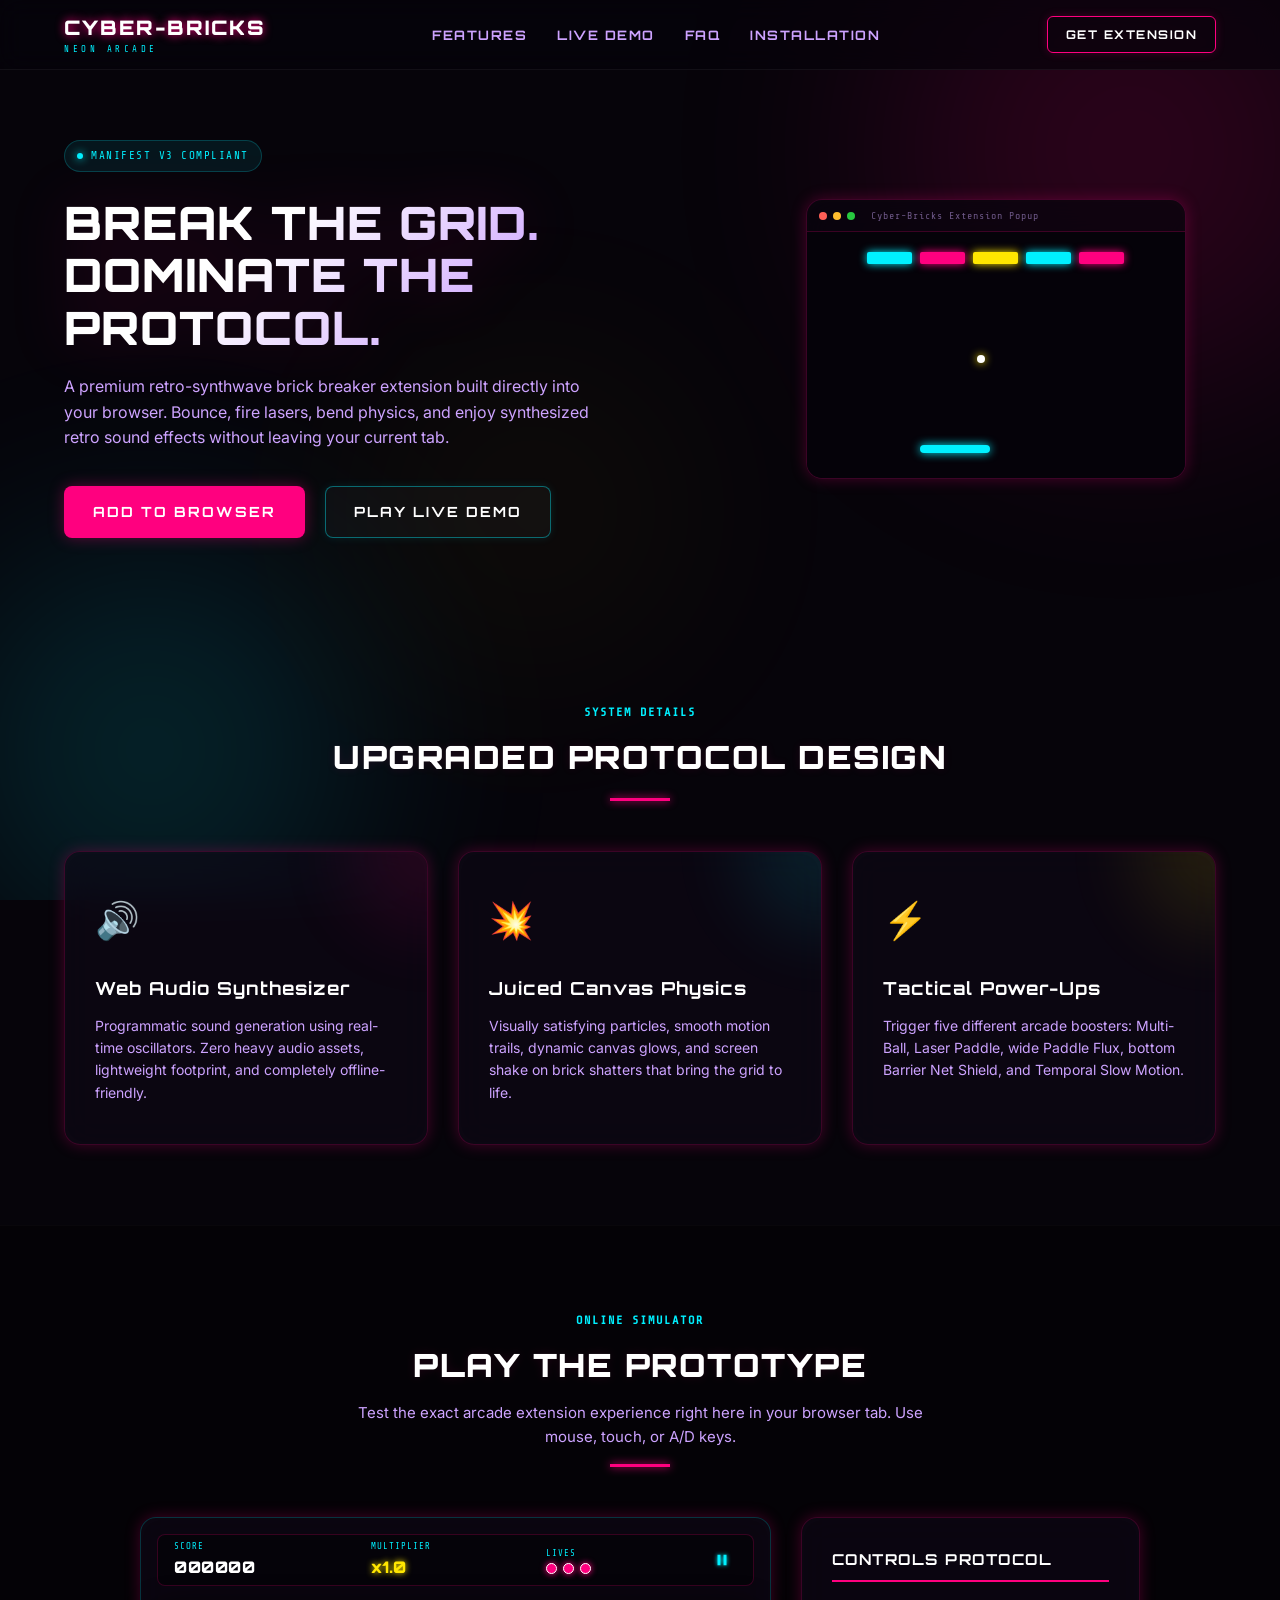
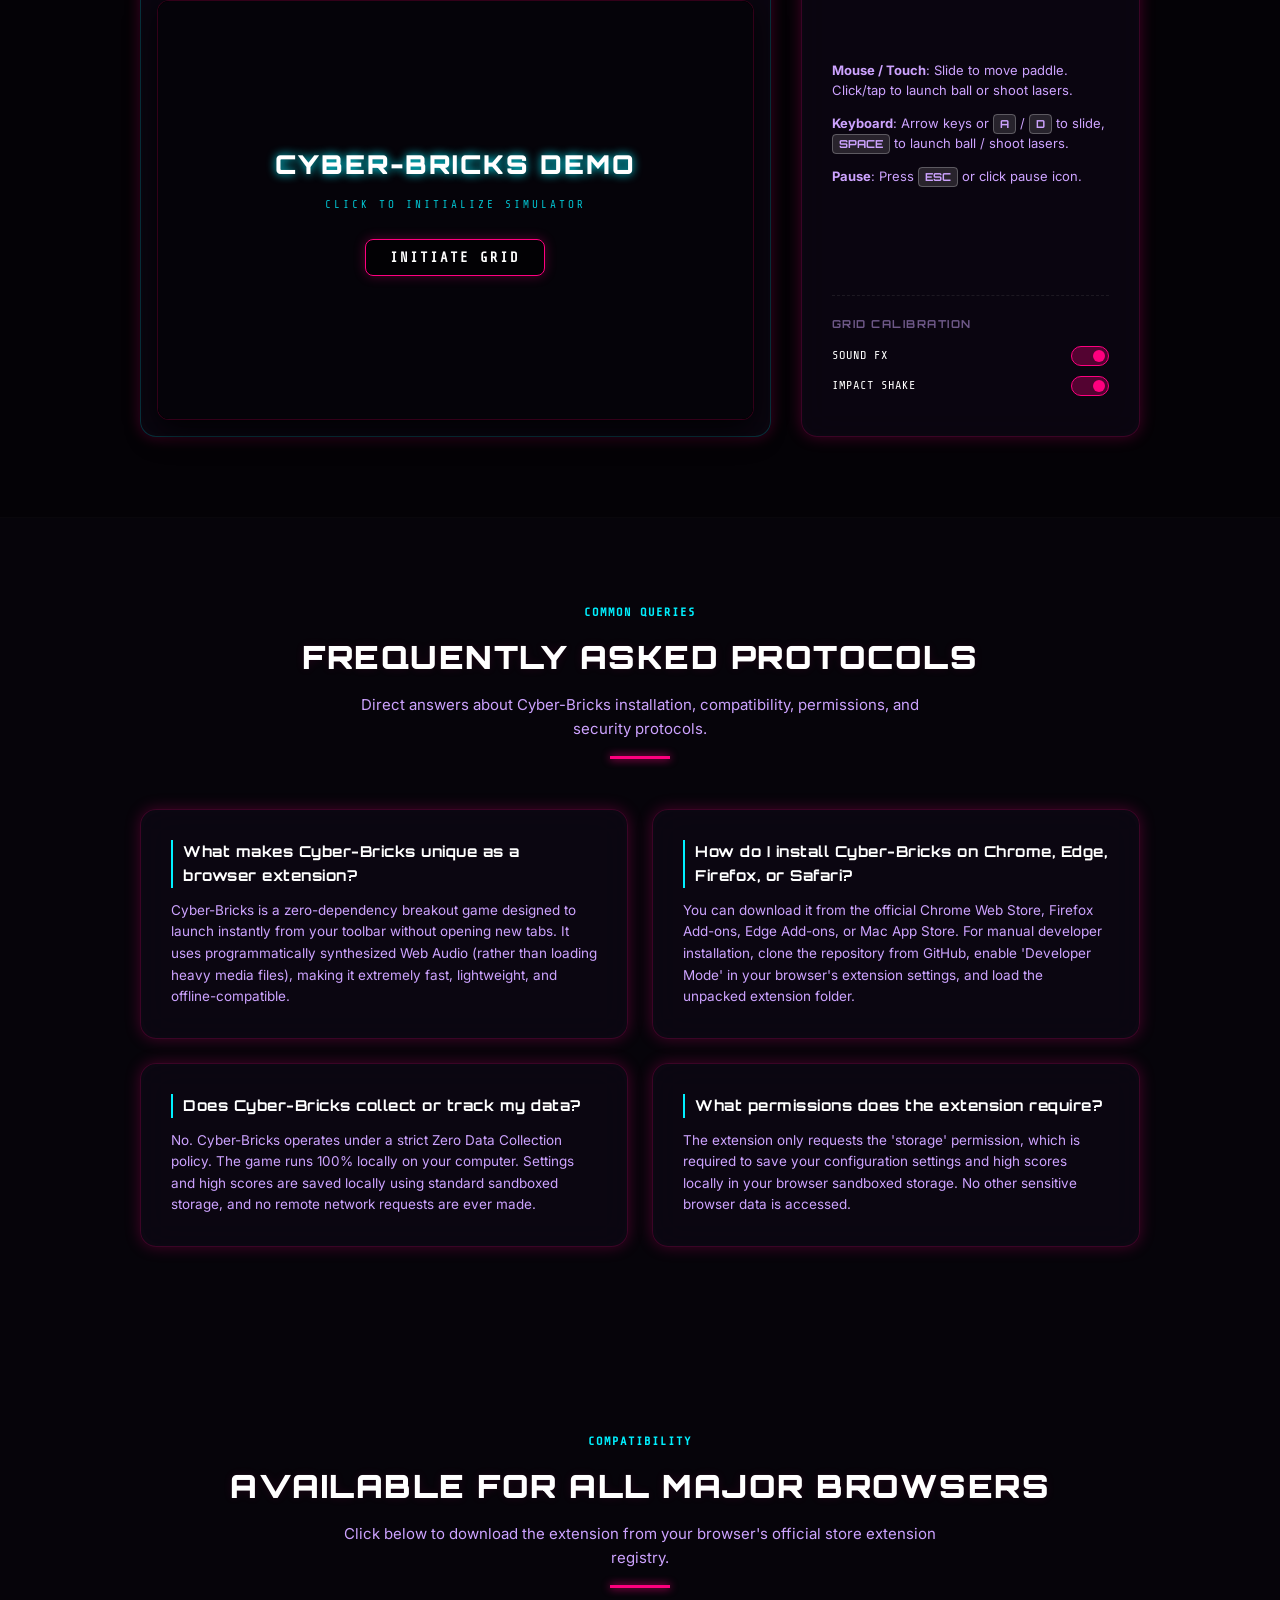
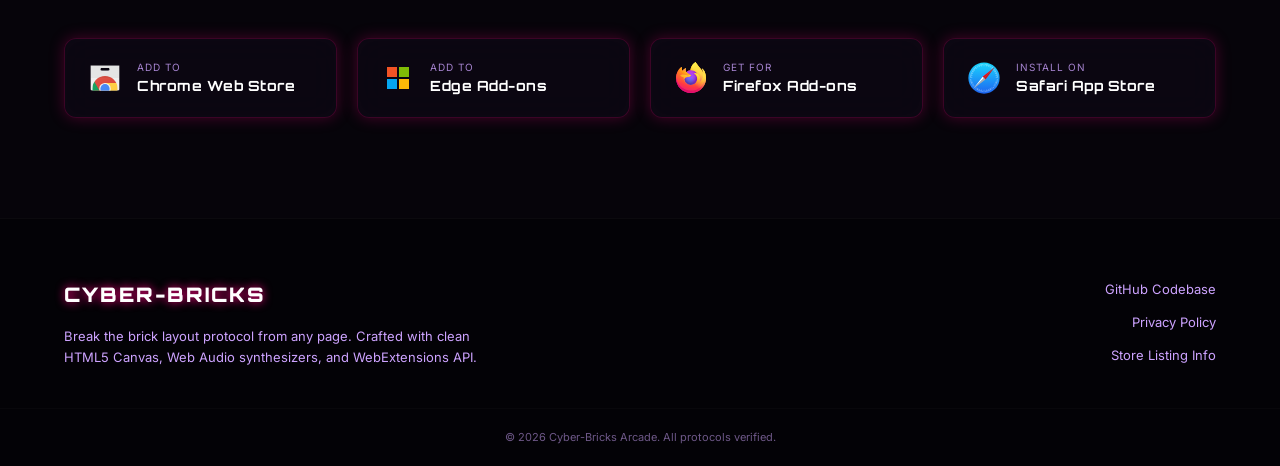
==== commit 9fe6f628: "feat: add Firefox/Safari store links, support canvas mousedown to launch ball/shoot lasers" ====
--- a/website/index.html
+++ b/website/index.html
@@ -81,7 +81,7 @@
         "name": "How do I install the extension on my browser?",
         "acceptedAnswer": {
           "@type": "Answer",
-          "text": "You can install Cyber-Bricks by enabling 'Developer Mode' in your browser's extensions portal, clicking 'Load Unpacked', and selecting the downloaded repository directory. Alternatively, download it from the official Chrome Web Store, Edge Add-ons, or Firefox Add-ons."
+          "text": "You can install Cyber-Bricks by enabling 'Developer Mode' in your browser's extensions portal, clicking 'Load Unpacked', and selecting the downloaded repository directory. Alternatively, download it from the official Chrome Web Store, Edge Add-ons, Firefox Add-ons, or Mac App Store."
         }
       },
       {
@@ -306,7 +306,7 @@
       <div class="demo-info glass-panel">
         <h3>CONTROLS PROTOCOL</h3>
         <ul class="control-list">
-          <li><strong>Mouse / Touch</strong>: Drag horizontally to guide the paddle.</li>
+          <li><strong>Mouse / Touch</strong>: Slide to move paddle. Click/tap to launch ball or shoot lasers.</li>
           <li><strong>Keyboard</strong>: Arrow keys or <kbd>A</kbd> / <kbd>D</kbd> to slide, <kbd>SPACE</kbd> to launch ball / shoot lasers.</li>
           <li><strong>Pause</strong>: Press <kbd>ESC</kbd> or click pause icon.</li>
         </ul>
@@ -347,8 +347,8 @@
         <p>Cyber-Bricks is a zero-dependency breakout game designed to launch instantly from your toolbar without opening new tabs. It uses programmatically synthesized Web Audio (rather than loading heavy media files), making it extremely fast, lightweight, and offline-compatible.</p>
       </div>
       <div class="faq-card glass-panel">
-        <h4>How do I install Cyber-Bricks on Chrome, Edge, or Firefox?</h4>
-        <p>You can download it from the official Chrome Web Store, Firefox Add-ons, or Edge Add-ons directories. For manual developer installation, clone the repository from GitHub, enable 'Developer Mode' in your browser's extension settings, and load the unpacked extension folder.</p>
+        <h4>How do I install Cyber-Bricks on Chrome, Edge, Firefox, or Safari?</h4>
+        <p>You can download it from the official Chrome Web Store, Firefox Add-ons, Edge Add-ons, or Mac App Store. For manual developer installation, clone the repository from GitHub, enable 'Developer Mode' in your browser's extension settings, and load the unpacked extension folder.</p>
       </div>
       <div class="faq-card glass-panel">
         <h4>Does Cyber-Bricks collect or track my data?</h4>
@@ -370,7 +370,7 @@
       <div class="accent-line"></div>
     </div>
     <div class="store-badges">
-      <a href="#" class="badge-card glass-panel chrome">
+      <a href="https://chromewebstore.google.com/detail/mnfnhlcjckpjgeobdegnicpnppmedhpo?utm_source=item-share-cb" target="_blank" class="badge-card glass-panel chrome">
         <img src="assets/chrome.svg" class="store-icon" alt="Chrome Web Store">
         <div class="badge-text">
           <span class="sub">Add to</span>
@@ -384,14 +384,14 @@
           <span class="store-name">Edge Add-ons</span>
         </div>
       </a>
-      <a href="#" class="badge-card glass-panel firefox">
+      <a href="https://addons.mozilla.org/en-US/firefox/addon/cyber-bricks-neon-arcade/" target="_blank" class="badge-card glass-panel firefox">
         <img src="assets/firefox.svg" class="store-icon" alt="Firefox Add-ons">
         <div class="badge-text">
           <span class="sub">Get for</span>
           <span class="store-name">Firefox Add-ons</span>
         </div>
       </a>
-      <a href="#" class="badge-card glass-panel safari">
+      <a href="https://apps.apple.com/in/app/bril-neon-arcade/id6776217170?mt=12" target="_blank" class="badge-card glass-panel safari">
         <img src="assets/safari.svg" class="store-icon" alt="Safari App Store">
         <div class="badge-text">
           <span class="sub">Install on</span>
